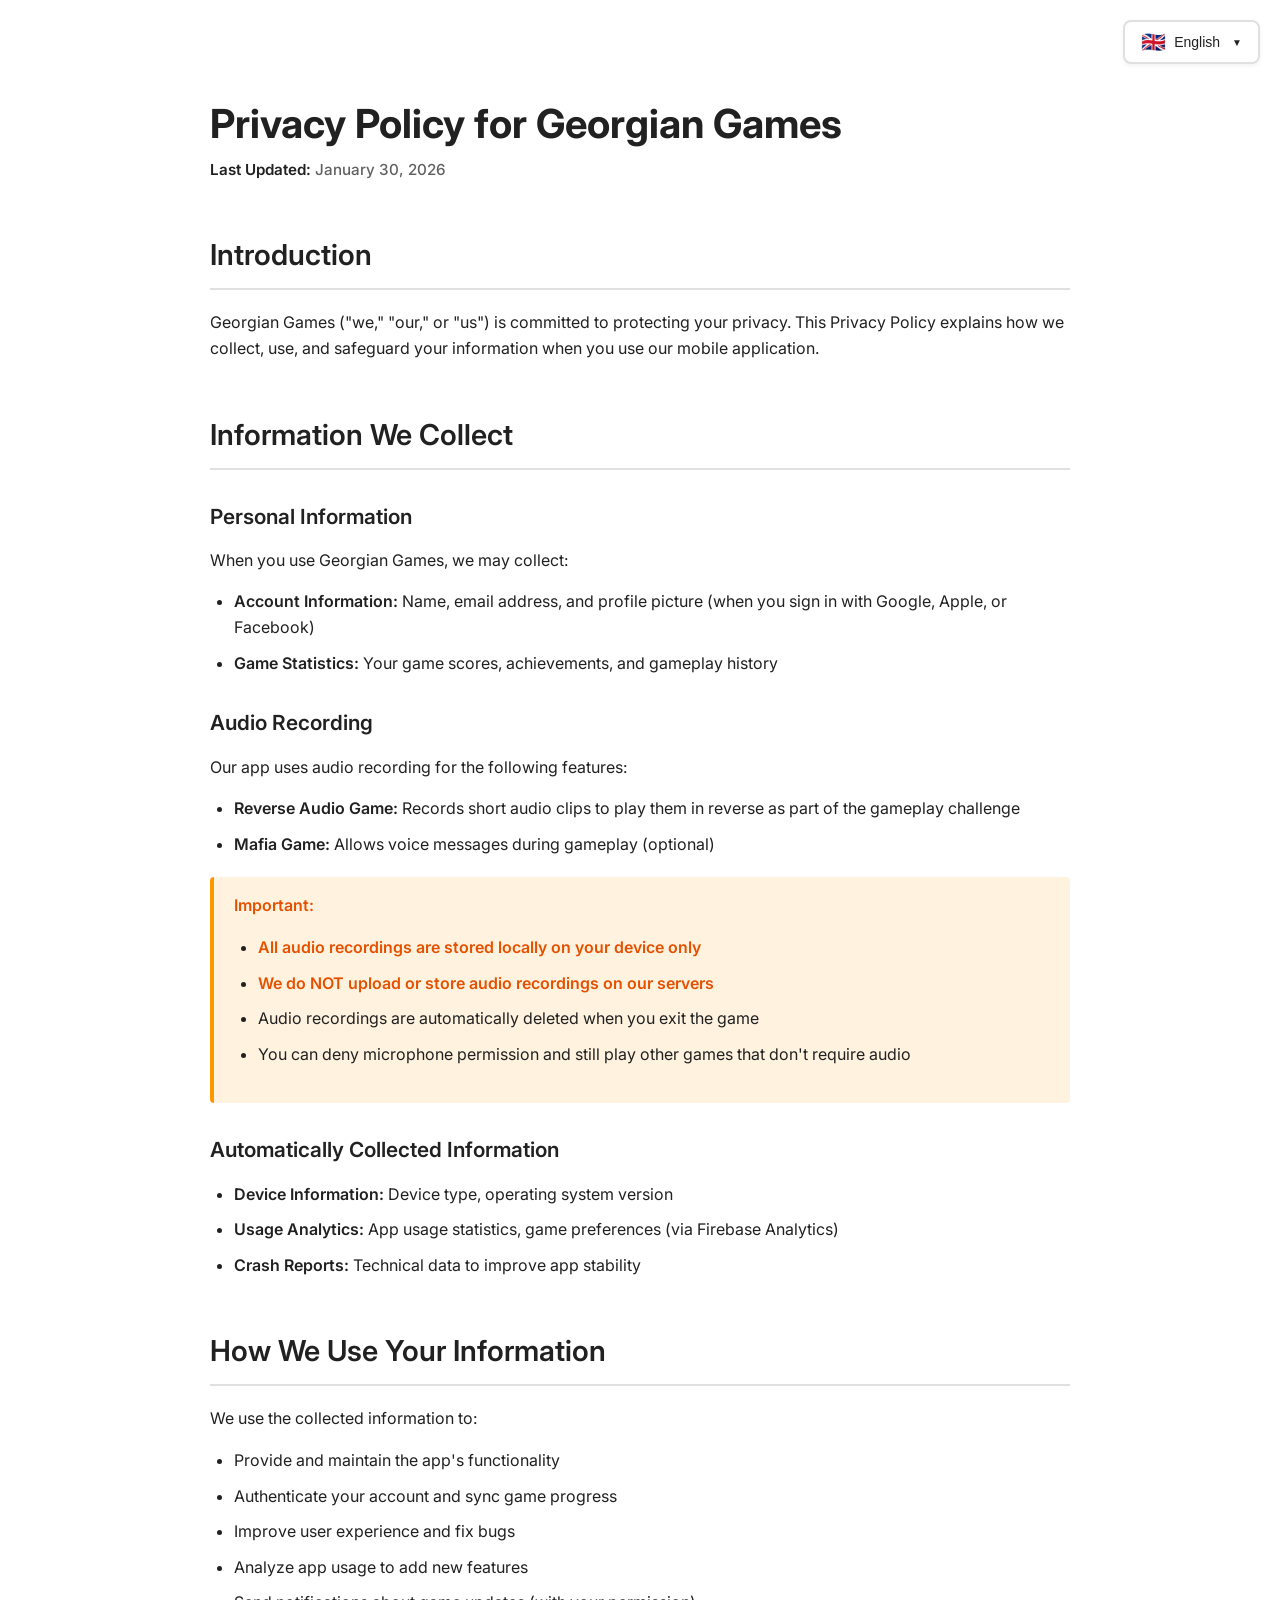
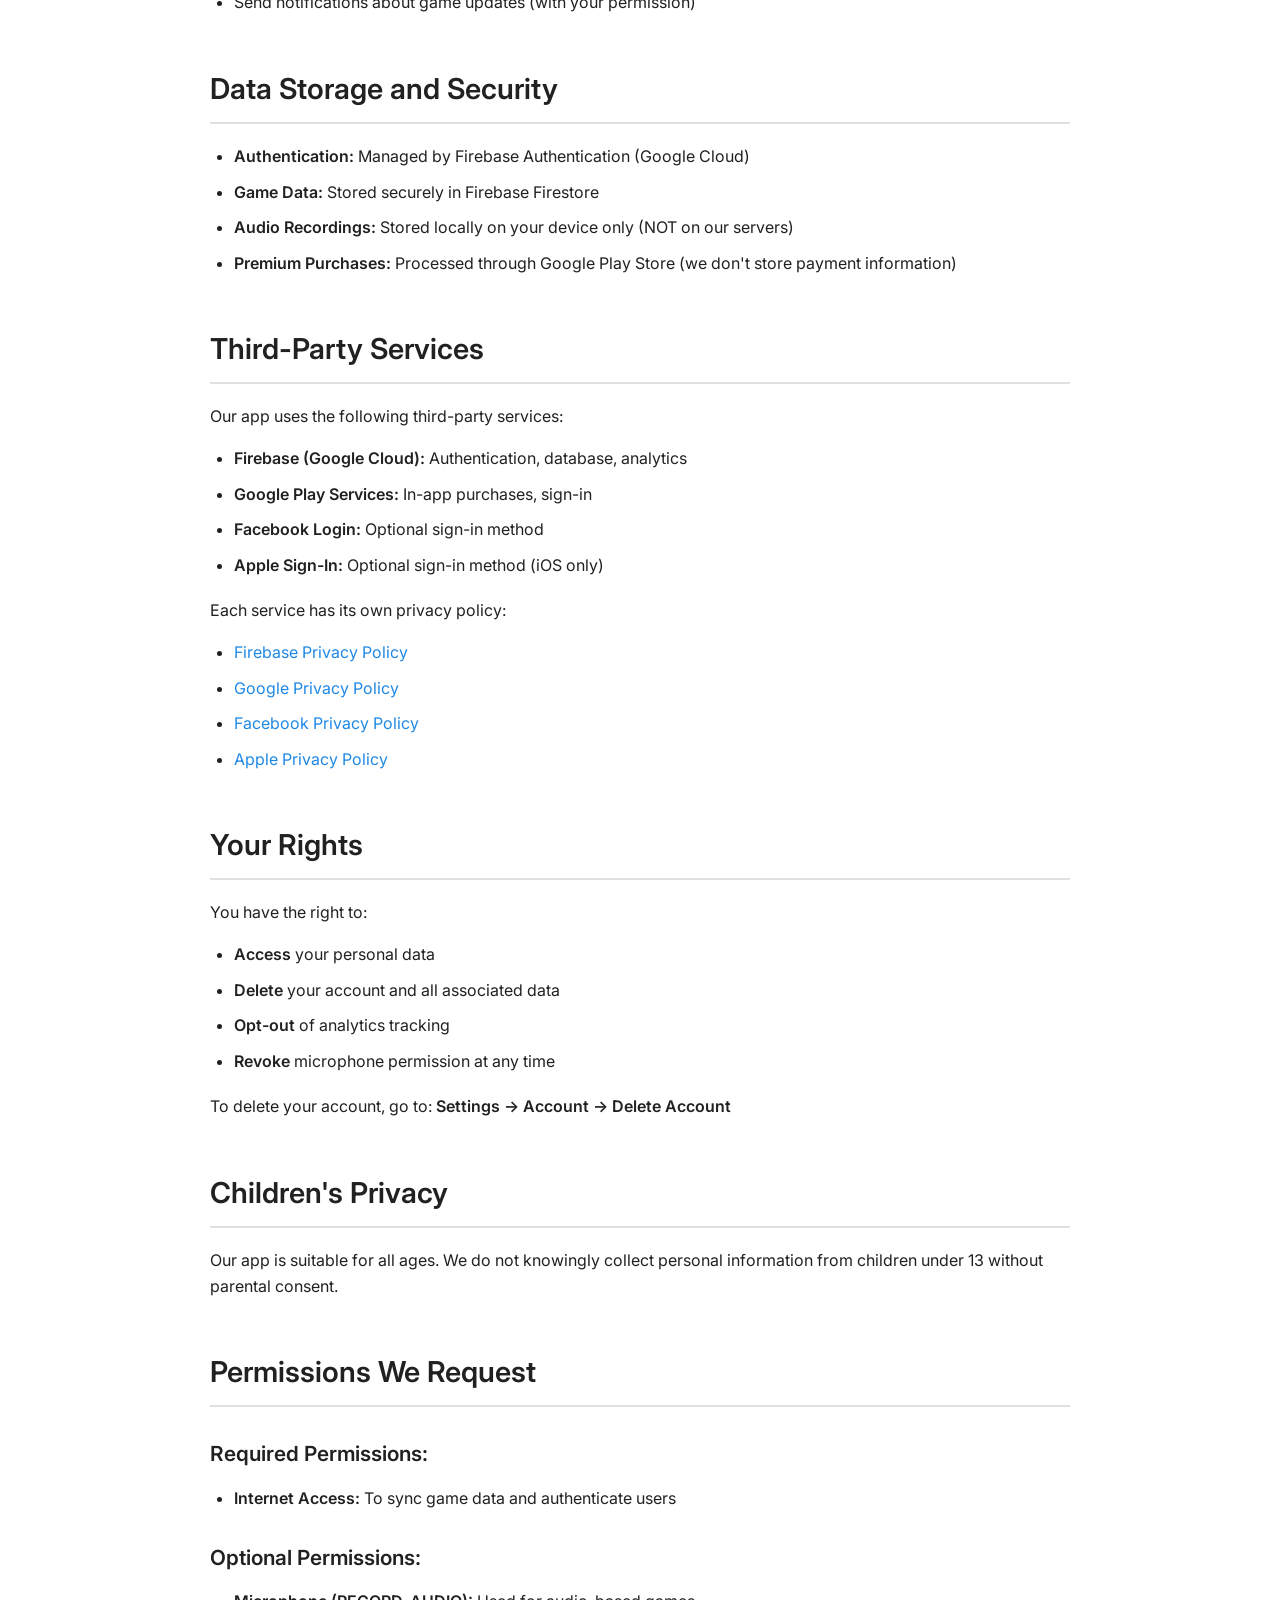
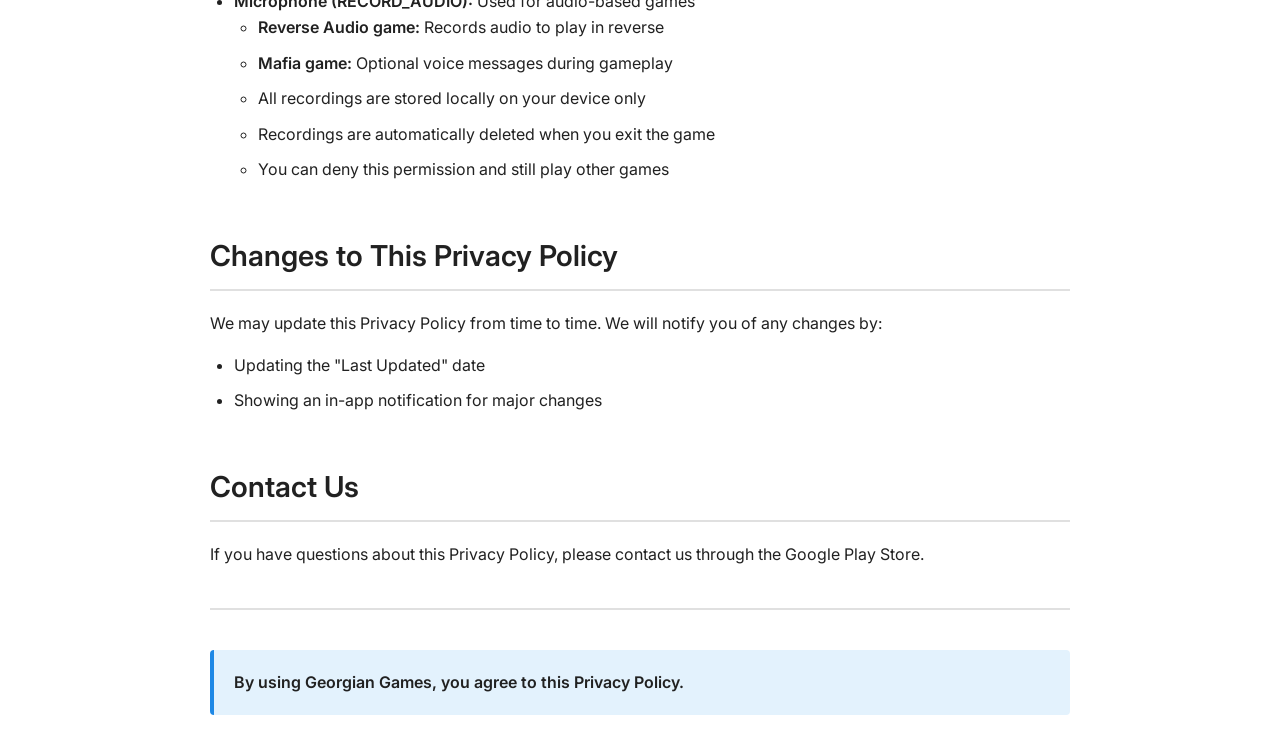
==== index.html @ 1adf4797 "Rename privacy-policy.html to index.html for GitHub Pages" ====
<!DOCTYPE html>
<html lang="en">
<head>
    <meta charset="UTF-8">
    <meta name="viewport" content="width=device-width, initial-scale=1.0">
    <meta name="description" content="Privacy Policy for Georgian Games mobile application. Learn how we collect, use, and protect your information.">
    <meta name="keywords" content="Georgian Games, Privacy Policy, Mobile App, Privacy">
    <meta name="author" content="Georgian Games">
    
    <!-- Open Graph / Facebook -->
    <meta property="og:type" content="website">
    <meta property="og:title" content="Privacy Policy - Georgian Games">
    <meta property="og:description" content="Privacy Policy for Georgian Games mobile application">
    
    <!-- Twitter -->
    <meta name="twitter:card" content="summary">
    <meta name="twitter:title" content="Privacy Policy - Georgian Games">
    <meta name="twitter:description" content="Privacy Policy for Georgian Games mobile application">
    
    <title>Privacy Policy - Georgian Games</title>
    
    <link rel="preconnect" href="https://fonts.googleapis.com">
    <link rel="preconnect" href="https://fonts.gstatic.com" crossorigin>
    <link href="https://fonts.googleapis.com/css2?family=Inter:wght@400;500;600;700&display=swap" rel="stylesheet">
    
    <style>
        * {
            margin: 0;
            padding: 0;
            box-sizing: border-box;
        }
        
        :root {
            --primary-color: #1E88E5;
            --text-color: #212121;
            --text-secondary: #616161;
            --bg-color: #FFFFFF;
            --border-color: #E0E0E0;
            --hover-color: #1976D2;
            --transition: all 0.3s ease;
        }
        
        html {
            scroll-behavior: smooth;
        }
        
        body {
            font-family: 'Inter', -apple-system, BlinkMacSystemFont, 'Segoe UI', Roboto, Oxygen, Ubuntu, Cantarell, sans-serif;
            line-height: 1.6;
            color: var(--text-color);
            background-color: var(--bg-color);
            padding: 0;
            margin: 0;
            font-size: 16px;
        }
        
        .container {
            max-width: 900px;
            margin: 0 auto;
            padding: 20px;
            padding-top: 100px;
        }
        
        /* Language Switcher */
        .language-switcher {
            position: fixed;
            top: 20px;
            right: 20px;
            z-index: 1000;
        }
        
        .language-dropdown {
            position: relative;
            display: inline-block;
        }
        
        .language-button {
            background: var(--bg-color);
            border: 2px solid var(--border-color);
            border-radius: 8px;
            padding: 10px 16px;
            cursor: pointer;
            display: flex;
            align-items: center;
            gap: 8px;
            font-size: 14px;
            font-weight: 500;
            color: var(--text-color);
            transition: var(--transition);
            box-shadow: 0 2px 4px rgba(0,0,0,0.05);
        }
        
        .language-button:hover {
            border-color: var(--primary-color);
            box-shadow: 0 4px 8px rgba(30, 136, 229, 0.1);
        }
        
        .language-button::after {
            content: '▼';
            font-size: 10px;
            margin-left: 4px;
            transition: transform 0.3s ease;
        }
        
        .language-button.active::after {
            transform: rotate(180deg);
        }
        
        .flag {
            font-size: 20px;
            line-height: 1;
        }
        
        .language-menu {
            position: absolute;
            top: calc(100% + 8px);
            right: 0;
            background: var(--bg-color);
            border: 2px solid var(--border-color);
            border-radius: 8px;
            box-shadow: 0 4px 12px rgba(0,0,0,0.1);
            min-width: 180px;
            opacity: 0;
            visibility: hidden;
            transform: translateY(-10px);
            transition: var(--transition);
            overflow: hidden;
        }
        
        .language-menu.active {
            opacity: 1;
            visibility: visible;
            transform: translateY(0);
        }
        
        .language-option {
            padding: 12px 16px;
            cursor: pointer;
            display: flex;
            align-items: center;
            gap: 10px;
            transition: var(--transition);
            border-bottom: 1px solid var(--border-color);
        }
        
        .language-option:last-child {
            border-bottom: none;
        }
        
        .language-option:hover {
            background-color: #F5F5F5;
            color: var(--primary-color);
        }
        
        .language-option.active {
            background-color: #E3F2FD;
            color: var(--primary-color);
            font-weight: 600;
        }
        
        /* Content */
        .content {
            opacity: 1;
            transition: opacity 0.3s ease;
        }
        
        .content.fade-out {
            opacity: 0;
        }
        
        .content.fade-in {
            opacity: 1;
        }
        
        h1 {
            font-size: 2.5em;
            font-weight: 700;
            margin-bottom: 10px;
            color: var(--text-color);
            line-height: 1.2;
        }
        
        .last-updated {
            color: var(--text-secondary);
            font-size: 0.95em;
            margin-bottom: 40px;
            font-weight: 500;
        }
        
        h2 {
            font-size: 1.8em;
            font-weight: 600;
            margin-top: 50px;
            margin-bottom: 20px;
            color: var(--text-color);
            padding-bottom: 10px;
            border-bottom: 2px solid var(--border-color);
        }
        
        h3 {
            font-size: 1.3em;
            font-weight: 600;
            margin-top: 30px;
            margin-bottom: 15px;
            color: var(--text-color);
        }
        
        p {
            margin-bottom: 16px;
            color: var(--text-color);
        }
        
        ul, ol {
            margin-bottom: 20px;
            padding-left: 24px;
        }
        
        li {
            margin-bottom: 10px;
            color: var(--text-color);
        }
        
        strong {
            color: var(--text-color);
            font-weight: 600;
        }
        
        a {
            color: var(--primary-color);
            text-decoration: none;
            transition: var(--transition);
            border-bottom: 1px solid transparent;
        }
        
        a:hover {
            color: var(--hover-color);
            border-bottom-color: var(--hover-color);
        }
        
        .important {
            background-color: #FFF3E0;
            border-left: 4px solid #FF9800;
            padding: 16px 20px;
            margin: 20px 0;
            border-radius: 4px;
        }
        
        .important strong {
            color: #E65100;
        }
        
        hr {
            border: none;
            border-top: 2px solid var(--border-color);
            margin: 40px 0;
        }
        
        .agreement {
            background-color: #E3F2FD;
            border-left: 4px solid var(--primary-color);
            padding: 20px;
            margin-top: 40px;
            border-radius: 4px;
            font-weight: 500;
        }
        
        /* Responsive Design */
        @media (max-width: 768px) {
            .container {
                padding: 15px;
                padding-top: 90px;
            }
            
            .language-switcher {
                top: 15px;
                right: 15px;
            }
            
            .language-button {
                padding: 8px 12px;
                font-size: 13px;
            }
            
            h1 {
                font-size: 2em;
            }
            
            h2 {
                font-size: 1.5em;
                margin-top: 40px;
            }
            
            h3 {
                font-size: 1.2em;
            }
            
            body {
                font-size: 15px;
            }
        }
        
        @media (max-width: 480px) {
            .container {
                padding: 12px;
                padding-top: 85px;
            }
            
            h1 {
                font-size: 1.75em;
            }
            
            h2 {
                font-size: 1.3em;
            }
            
            .language-button span:not(.flag) {
                display: none;
            }
            
            .language-menu {
                min-width: 150px;
            }
        }
        
        /* Accessibility */
        .sr-only {
            position: absolute;
            width: 1px;
            height: 1px;
            padding: 0;
            margin: -1px;
            overflow: hidden;
            clip: rect(0, 0, 0, 0);
            white-space: nowrap;
            border-width: 0;
        }
        
        /* Print Styles */
        @media print {
            .language-switcher {
                display: none;
            }
            
            .container {
                padding-top: 20px;
            }
        }
    </style>
</head>
<body>
    <!-- Language Switcher -->
    <div class="language-switcher">
        <div class="language-dropdown">
            <button class="language-button" id="languageButton" aria-label="Select language" aria-haspopup="true" aria-expanded="false">
                <span class="flag" id="currentFlag">🇬🇧</span>
                <span id="currentLanguage">English</span>
            </button>
            <div class="language-menu" id="languageMenu" role="menu">
                <div class="language-option active" data-lang="en" role="menuitem" tabindex="0">
                    <span class="flag">🇬🇧</span>
                    <span>English</span>
                </div>
                <div class="language-option" data-lang="ka" role="menuitem" tabindex="0">
                    <span class="flag">🇬🇪</span>
                    <span>ქართული</span>
                </div>
                <div class="language-option" data-lang="ru" role="menuitem" tabindex="0">
                    <span class="flag">🇷🇺</span>
                    <span>Русский</span>
                </div>
            </div>
        </div>
    </div>
    
    <!-- Content Container -->
    <div class="container">
        <div class="content" id="content">
            <!-- English Content (Default) -->
            <div data-lang="en">
                <h1>Privacy Policy for Georgian Games</h1>
                <p class="last-updated"><strong>Last Updated:</strong> January 30, 2026</p>
                
                <h2>Introduction</h2>
                <p>Georgian Games ("we," "our," or "us") is committed to protecting your privacy. This Privacy Policy explains how we collect, use, and safeguard your information when you use our mobile application.</p>
                
                <h2>Information We Collect</h2>
                
                <h3>Personal Information</h3>
                <p>When you use Georgian Games, we may collect:</p>
                <ul>
                    <li><strong>Account Information:</strong> Name, email address, and profile picture (when you sign in with Google, Apple, or Facebook)</li>
                    <li><strong>Game Statistics:</strong> Your game scores, achievements, and gameplay history</li>
                </ul>
                
                <h3>Audio Recording</h3>
                <p>Our app uses audio recording for the following features:</p>
                <ul>
                    <li><strong>Reverse Audio Game:</strong> Records short audio clips to play them in reverse as part of the gameplay challenge</li>
                    <li><strong>Mafia Game:</strong> Allows voice messages during gameplay (optional)</li>
                </ul>
                
                <div class="important">
                    <p><strong>Important:</strong></p>
                    <ul>
                        <li><strong>All audio recordings are stored locally on your device only</strong></li>
                        <li><strong>We do NOT upload or store audio recordings on our servers</strong></li>
                        <li>Audio recordings are automatically deleted when you exit the game</li>
                        <li>You can deny microphone permission and still play other games that don't require audio</li>
                    </ul>
                </div>
                
                <h3>Automatically Collected Information</h3>
                <ul>
                    <li><strong>Device Information:</strong> Device type, operating system version</li>
                    <li><strong>Usage Analytics:</strong> App usage statistics, game preferences (via Firebase Analytics)</li>
                    <li><strong>Crash Reports:</strong> Technical data to improve app stability</li>
                </ul>
                
                <h2>How We Use Your Information</h2>
                <p>We use the collected information to:</p>
                <ul>
                    <li>Provide and maintain the app's functionality</li>
                    <li>Authenticate your account and sync game progress</li>
                    <li>Improve user experience and fix bugs</li>
                    <li>Analyze app usage to add new features</li>
                    <li>Send notifications about game updates (with your permission)</li>
                </ul>
                
                <h2>Data Storage and Security</h2>
                <ul>
                    <li><strong>Authentication:</strong> Managed by Firebase Authentication (Google Cloud)</li>
                    <li><strong>Game Data:</strong> Stored securely in Firebase Firestore</li>
                    <li><strong>Audio Recordings:</strong> Stored locally on your device only (NOT on our servers)</li>
                    <li><strong>Premium Purchases:</strong> Processed through Google Play Store (we don't store payment information)</li>
                </ul>
                
                <h2>Third-Party Services</h2>
                <p>Our app uses the following third-party services:</p>
                <ul>
                    <li><strong>Firebase (Google Cloud):</strong> Authentication, database, analytics</li>
                    <li><strong>Google Play Services:</strong> In-app purchases, sign-in</li>
                    <li><strong>Facebook Login:</strong> Optional sign-in method</li>
                    <li><strong>Apple Sign-In:</strong> Optional sign-in method (iOS only)</li>
                </ul>
                <p>Each service has its own privacy policy:</p>
                <ul>
                    <li><a href="https://firebase.google.com/support/privacy" target="_blank" rel="noopener noreferrer">Firebase Privacy Policy</a></li>
                    <li><a href="https://policies.google.com/privacy" target="_blank" rel="noopener noreferrer">Google Privacy Policy</a></li>
                    <li><a href="https://www.facebook.com/privacy/explanation" target="_blank" rel="noopener noreferrer">Facebook Privacy Policy</a></li>
                    <li><a href="https://www.apple.com/privacy/" target="_blank" rel="noopener noreferrer">Apple Privacy Policy</a></li>
                </ul>
                
                <h2>Your Rights</h2>
                <p>You have the right to:</p>
                <ul>
                    <li><strong>Access</strong> your personal data</li>
                    <li><strong>Delete</strong> your account and all associated data</li>
                    <li><strong>Opt-out</strong> of analytics tracking</li>
                    <li><strong>Revoke</strong> microphone permission at any time</li>
                </ul>
                <p>To delete your account, go to: <strong>Settings → Account → Delete Account</strong></p>
                
                <h2>Children's Privacy</h2>
                <p>Our app is suitable for all ages. We do not knowingly collect personal information from children under 13 without parental consent.</p>
                
                <h2>Permissions We Request</h2>
                
                <h3>Required Permissions:</h3>
                <ul>
                    <li><strong>Internet Access:</strong> To sync game data and authenticate users</li>
                </ul>
                
                <h3>Optional Permissions:</h3>
                <ul>
                    <li><strong>Microphone (RECORD_AUDIO):</strong> Used for audio-based games
                        <ul>
                            <li><strong>Reverse Audio game:</strong> Records audio to play in reverse</li>
                            <li><strong>Mafia game:</strong> Optional voice messages during gameplay</li>
                            <li>All recordings are stored locally on your device only</li>
                            <li>Recordings are automatically deleted when you exit the game</li>
                            <li>You can deny this permission and still play other games</li>
                        </ul>
                    </li>
                </ul>
                
                <h2>Changes to This Privacy Policy</h2>
                <p>We may update this Privacy Policy from time to time. We will notify you of any changes by:</p>
                <ul>
                    <li>Updating the "Last Updated" date</li>
                    <li>Showing an in-app notification for major changes</li>
                </ul>
                
                <h2>Contact Us</h2>
                <p>If you have questions about this Privacy Policy, please contact us through the Google Play Store.</p>
                
                <hr>
                
                <p class="agreement"><strong>By using Georgian Games, you agree to this Privacy Policy.</strong></p>
            </div>
            
            <!-- Georgian Content -->
            <div data-lang="ka" style="display: none;">
                <h1>კონფიდენციალურობის პოლიტიკა - Georgian Games</h1>
                <p class="last-updated"><strong>ბოლო განახლება:</strong> 30 იანვარი, 2026</p>
                
                <h2>შესავალი</h2>
                <p>Georgian Games ("ჩვენ") ვალდებულნი ვართ დავიცვათ თქვენი კონფიდენციალურობა. ეს პოლიტიკა განმარტავს როგორ ვაგროვებთ, ვიყენებთ და ვიცავთ თქვენს ინფორმაციას.</p>
                
                <h2>რა ინფორმაციას ვაგროვებთ</h2>
                
                <h3>პერსონალური ინფორმაცია</h3>
                <ul>
                    <li><strong>ანგარიშის ინფორმაცია:</strong> სახელი, ელფოსტა, პროფილის სურათი (Google, Apple, ან Facebook-ით შესვლისას)</li>
                    <li><strong>თამაშის სტატისტიკა:</strong> ქულები, მიღწევები, თამაშის ისტორია</li>
                </ul>
                
                <h3>აუდიო ჩაწერა</h3>
                <p>აპლიკაცია იყენებს აუდიო ჩაწერას შემდეგი თამაშებისთვის:</p>
                <ul>
                    <li><strong>Reverse Audio თამაში:</strong> აწერს აუდიოს უკუღმა დასაკრავად</li>
                    <li><strong>მაფიის თამაში:</strong> ხმოვანი შეტყობინებები თამაშის დროს (არასავალდებულო)</li>
                </ul>
                
                <div class="important">
                    <p><strong>მნიშვნელოვანი:</strong></p>
                    <ul>
                        <li><strong>ყველა ჩანაწერი ინახება მხოლოდ თქვენს მოწყობილობაზე</strong></li>
                        <li><strong>არ ვტვირთავთ ჩანაწერებს სერვერზე</strong></li>
                        <li>ჩანაწერები ავტომატურად იშლება თამაშის დასრულების შემდეგ</li>
                        <li>შეგიძლიათ უარი თქვათ მიკროფონზე და თამაშოთ სხვა თამაშები</li>
                    </ul>
                </div>
                
                <h3>ავტომატურად შეგროვებული ინფორმაცია</h3>
                <ul>
                    <li><strong>მოწყობილობის ინფორმაცია:</strong> ტიპი, ოპერაციული სისტემის ვერსია</li>
                    <li><strong>გამოყენების ანალიტიკა:</strong> აპლიკაციის გამოყენების სტატისტიკა</li>
                    <li><strong>შეცდომების რეპორტები:</strong> ტექნიკური მონაცემები სტაბილურობის გასაუმჯობესებლად</li>
                </ul>
                
                <h2>როგორ ვიყენებთ ინფორმაციას</h2>
                <p>ინფორმაციას ვიყენებთ:</p>
                <ul>
                    <li>აპლიკაციის ფუნქციონირებისთვის</li>
                    <li>ანგარიშის ავთენტიფიკაციისა და პროგრესის სინქრონიზაციისთვის</li>
                    <li>მომხმარებლის გამოცდილების გაუმჯობესებისთვის</li>
                    <li>ახალი ფუნქციების დამატებისთვის</li>
                    <li>შეტყობინებების გასაგზავნად (თქვენი ნებართვით)</li>
                </ul>
                
                <h2>მონაცემთა შენახვა და უსაფრთხოება</h2>
                <ul>
                    <li><strong>ავთენტიფიკაცია:</strong> Firebase Authentication (Google Cloud)</li>
                    <li><strong>თამაშის მონაცემები:</strong> Firebase Firestore</li>
                    <li><strong>აუდიო ჩანაწერები:</strong> მხოლოდ თქვენს მოწყობილობაზე</li>
                    <li><strong>პრემიუმ შესყიდვები:</strong> Google Play Store-ის მეშვეობით</li>
                </ul>
                
                <h2>მესამე მხარის სერვისები</h2>
                <p>აპლიკაცია იყენებს:</p>
                <ul>
                    <li><strong>Firebase (Google Cloud):</strong> ავთენტიფიკაცია, მონაცემთა ბაზა, ანალიტიკა</li>
                    <li><strong>Google Play Services:</strong> შესყიდვები, შესვლა</li>
                    <li><strong>Facebook Login:</strong> შესვლის ოფცია</li>
                    <li><strong>Apple Sign-In:</strong> შესვლის ოფცია (iOS)</li>
                </ul>
                <p>თითოეულ სერვისს აქვს საკუთარი კონფიდენციალურობის პოლიტიკა:</p>
                <ul>
                    <li><a href="https://firebase.google.com/support/privacy" target="_blank" rel="noopener noreferrer">Firebase Privacy Policy</a></li>
                    <li><a href="https://policies.google.com/privacy" target="_blank" rel="noopener noreferrer">Google Privacy Policy</a></li>
                    <li><a href="https://www.facebook.com/privacy/explanation" target="_blank" rel="noopener noreferrer">Facebook Privacy Policy</a></li>
                    <li><a href="https://www.apple.com/privacy/" target="_blank" rel="noopener noreferrer">Apple Privacy Policy</a></li>
                </ul>
                
                <h2>თქვენი უფლებები</h2>
                <p>თქვენ გაქვთ უფლება:</p>
                <ul>
                    <li><strong>წვდომა</strong> თქვენს მონაცემებზე</li>
                    <li><strong>წაშლა</strong> ანგარიშისა და ყველა მონაცემის</li>
                    <li><strong>გამორთვა</strong> ანალიტიკის თვალყურის დევნება</li>
                    <li><strong>გაუქმება</strong> მიკროფონის ნებართვა ნებისმიერ დროს</li>
                </ul>
                <p>ანგარიშის წასაშლელად: <strong>პარამეტრები → ანგარიში → ანგარიშის წაშლა</strong></p>
                
                <h2>ბავშვების კონფიდენციალურობა</h2>
                <p>აპლიკაცია შესაფერისია ყველა ასაკისთვის. ჩვენ არ ვაგროვებთ 13 წლამდე ბავშვების მონაცემებს მშობლების თანხმობის გარეშე.</p>
                
                <h2>ნებართვები</h2>
                
                <h3>სავალდებულო:</h3>
                <ul>
                    <li><strong>ინტერნეტ წვდომა:</strong> მონაცემების სინქრონიზაციისთვის</li>
                </ul>
                
                <h3>არასავალდებულო:</h3>
                <ul>
                    <li><strong>მიკროფონი (RECORD_AUDIO):</strong> აუდიო თამაშებისთვის
                        <ul>
                            <li><strong>Reverse Audio:</strong> აუდიოს უკუღმა დაკრა</li>
                            <li><strong>მაფია:</strong> ხმოვანი შეტყობინებები</li>
                            <li>ჩანაწერები ინახება მხოლოდ თქვენს მოწყობილობაზე</li>
                            <li>ავტომატურად იშლება თამაშის შემდეგ</li>
                        </ul>
                    </li>
                </ul>
                
                <h2>ცვლილებები</h2>
                <p>შეიძლება დროდადრო განვაახლოთ ეს პოლიტიკა. ვაცნობებთ ცვლილებების შესახებ:</p>
                <ul>
                    <li>"ბოლო განახლების" თარიღის შეცვლით</li>
                    <li>აპლიკაციაში შეტყობინებით (მნიშვნელოვანი ცვლილებების შემთხვევაში)</li>
                </ul>
                
                <h2>დაგვიკავშირდით</h2>
                <p>კითხვების შემთხვევაში მოგვწერეთ Google Play Store-ის მეშვეობით.</p>
                
                <hr>
                
                <p class="agreement"><strong>Georgian Games-ის გამოყენებით თქვენ ეთანხმებით ამ კონფიდენციალურობის პოლიტიკას.</strong></p>
            </div>
            
            <!-- Russian Content -->
            <div data-lang="ru" style="display: none;">
                <h1>Политика конфиденциальности - Georgian Games</h1>
                <p class="last-updated"><strong>Последнее обновление:</strong> 30 января 2026</p>
                
                <h2>Введение</h2>
                <p>Georgian Games ("мы") обязуется защищать вашу конфиденциальность. Эта Политика конфиденциальности объясняет, как мы собираем, используем и защищаем вашу информацию.</p>
                
                <h2>Какую информацию мы собираем</h2>
                
                <h3>Личная информация</h3>
                <ul>
                    <li><strong>Информация аккаунта:</strong> Имя, адрес электронной почты, фото профиля (при входе через Google, Apple или Facebook)</li>
                    <li><strong>Игровая статистика:</strong> Ваши очки, достижения, история игр</li>
                </ul>
                
                <h3>Запись аудио</h3>
                <p>Приложение использует запись аудио для следующих функций:</p>
                <ul>
                    <li><strong>Игра Reverse Audio:</strong> Записывает короткие аудиоклипы для воспроизведения в обратном порядке</li>
                    <li><strong>Игра Мафия:</strong> Голосовые сообщения во время игры (опционально)</li>
                </ul>
                
                <div class="important">
                    <p><strong>Важно:</strong></p>
                    <ul>
                        <li><strong>Все аудиозаписи хранятся только на вашем устройстве</strong></li>
                        <li><strong>Мы НЕ загружаем записи на наши серверы</strong></li>
                        <li>Записи автоматически удаляются после выхода из игры</li>
                        <li>Вы можете отказать в доступе к микрофону и играть в другие игры</li>
                    </ul>
                </div>
                
                <h3>Автоматически собираемая информация</h3>
                <ul>
                    <li><strong>Информация об устройстве:</strong> Тип устройства, версия операционной системы</li>
                    <li><strong>Аналитика использования:</strong> Статистика использования приложения</li>
                    <li><strong>Отчеты об ошибках:</strong> Технические данные для улучшения стабильности</li>
                </ul>
                
                <h2>Как мы используем информацию</h2>
                <p>Мы используем информацию для:</p>
                <ul>
                    <li>Обеспечения функциональности приложения</li>
                    <li>Аутентификации аккаунта и синхронизации прогресса</li>
                    <li>Улучшения пользовательского опыта</li>
                    <li>Анализа использования для добавления новых функций</li>
                    <li>Отправки уведомлений об обновлениях (с вашего разрешения)</li>
                </ul>
                
                <h2>Хранение и безопасность данных</h2>
                <ul>
                    <li><strong>Аутентификация:</strong> Firebase Authentication (Google Cloud)</li>
                    <li><strong>Игровые данные:</strong> Firebase Firestore</li>
                    <li><strong>Аудиозаписи:</strong> Только на вашем устройстве</li>
                    <li><strong>Премиум покупки:</strong> Через Google Play Store</li>
                </ul>
                
                <h2>Сторонние сервисы</h2>
                <p>Приложение использует:</p>
                <ul>
                    <li><strong>Firebase (Google Cloud):</strong> Аутентификация, база данных, аналитика</li>
                    <li><strong>Google Play Services:</strong> Покупки, вход</li>
                    <li><strong>Facebook Login:</strong> Опциональный метод входа</li>
                    <li><strong>Apple Sign-In:</strong> Опциональный метод входа (iOS)</li>
                </ul>
                <p>Каждый сервис имеет свою политику конфиденциальности:</p>
                <ul>
                    <li><a href="https://firebase.google.com/support/privacy" target="_blank" rel="noopener noreferrer">Firebase Privacy Policy</a></li>
                    <li><a href="https://policies.google.com/privacy" target="_blank" rel="noopener noreferrer">Google Privacy Policy</a></li>
                    <li><a href="https://www.facebook.com/privacy/explanation" target="_blank" rel="noopener noreferrer">Facebook Privacy Policy</a></li>
                    <li><a href="https://www.apple.com/privacy/" target="_blank" rel="noopener noreferrer">Apple Privacy Policy</a></li>
                </ul>
                
                <h2>Ваши права</h2>
                <p>Вы имеете право:</p>
                <ul>
                    <li><strong>Получить доступ</strong> к своим данным</li>
                    <li><strong>Удалить</strong> аккаунт и все связанные данные</li>
                    <li><strong>Отключить</strong> отслеживание аналитики</li>
                    <li><strong>Отозвать</strong> разрешение микрофона в любое время</li>
                </ul>
                <p>Чтобы удалить аккаунт: <strong>Настройки → Аккаунт → Удалить аккаунт</strong></p>
                
                <h2>Конфиденциальность детей</h2>
                <p>Приложение подходит для всех возрастов. Мы не собираем личную информацию детей до 13 лет без согласия родителей.</p>
                
                <h2>Разрешения</h2>
                
                <h3>Обязательные:</h3>
                <ul>
                    <li><strong>Доступ к интернету:</strong> Для синхронизации данных</li>
                </ul>
                
                <h3>Опциональные:</h3>
                <ul>
                    <li><strong>Микрофон (RECORD_AUDIO):</strong> Для аудио-игр
                        <ul>
                            <li><strong>Reverse Audio:</strong> Запись аудио для воспроизведения в обратном порядке</li>
                            <li><strong>Мафия:</strong> Голосовые сообщения</li>
                            <li>Записи хранятся только на вашем устройстве</li>
                            <li>Автоматически удаляются после игры</li>
                        </ul>
                    </li>
                </ul>
                
                <h2>Изменения</h2>
                <p>Мы можем периодически обновлять эту Политику. Мы уведомим вас об изменениях:</p>
                <ul>
                    <li>Обновлением даты "Последнее обновление"</li>
                    <li>Уведомлением в приложении (для важных изменений)</li>
                </ul>
                
                <h2>Свяжитесь с нами</h2>
                <p>Если у вас есть вопросы, свяжитесь с нами через Google Play Store.</p>
                
                <hr>
                
                <p class="agreement"><strong>Используя Georgian Games, вы соглашаетесь с этой Политикой конфиденциальности.</strong></p>
            </div>
        </div>
    </div>
    
    <script>
        // Language data
        const languages = {
            en: {
                flag: '🇬🇧',
                name: 'English'
            },
            ka: {
                flag: '🇬🇪',
                name: 'ქართული'
            },
            ru: {
                flag: '🇷🇺',
                name: 'Русский'
            }
        };
        
        // Get elements
        const languageButton = document.getElementById('languageButton');
        const languageMenu = document.getElementById('languageMenu');
        const currentFlag = document.getElementById('currentFlag');
        const currentLanguage = document.getElementById('currentLanguage');
        const content = document.getElementById('content');
        const languageOptions = document.querySelectorAll('.language-option');
        const contentDivs = document.querySelectorAll('[data-lang]');
        
        // Get saved language or default to English
        let currentLang = localStorage.getItem('privacyPolicyLang') || 'en';
        
        // Initialize language
        function setLanguage(lang) {
            // Update button
            currentFlag.textContent = languages[lang].flag;
            currentLanguage.textContent = languages[lang].name;
            
            // Update content visibility
            contentDivs.forEach(div => {
                if (div.getAttribute('data-lang') === lang) {
                    div.style.display = 'block';
                } else {
                    div.style.display = 'none';
                }
            });
            
            // Update active state in menu
            languageOptions.forEach(option => {
                if (option.getAttribute('data-lang') === lang) {
                    option.classList.add('active');
                } else {
                    option.classList.remove('active');
                }
            });
            
            // Update HTML lang attribute
            document.documentElement.lang = lang;
            
            // Save to localStorage
            localStorage.setItem('privacyPolicyLang', lang);
            
            // Update meta description based on language
            const metaDescription = document.querySelector('meta[name="description"]');
            if (metaDescription) {
                if (lang === 'ka') {
                    metaDescription.content = 'კონფიდენციალურობის პოლიტიკა Georgian Games მობილური აპლიკაციისთვის.';
                } else if (lang === 'ru') {
                    metaDescription.content = 'Политика конфиденциальности для мобильного приложения Georgian Games.';
                } else {
                    metaDescription.content = 'Privacy Policy for Georgian Games mobile application. Learn how we collect, use, and protect your information.';
                }
            }
        }
        
        // Toggle menu
        languageButton.addEventListener('click', (e) => {
            e.stopPropagation();
            languageMenu.classList.toggle('active');
            languageButton.classList.toggle('active');
            languageButton.setAttribute('aria-expanded', languageMenu.classList.contains('active'));
        });
        
        // Close menu when clicking outside
        document.addEventListener('click', (e) => {
            if (!languageButton.contains(e.target) && !languageMenu.contains(e.target)) {
                languageMenu.classList.remove('active');
                languageButton.classList.remove('active');
                languageButton.setAttribute('aria-expanded', 'false');
            }
        });
        
        // Handle language selection
        languageOptions.forEach(option => {
            option.addEventListener('click', () => {
                const lang = option.getAttribute('data-lang');
                setLanguage(lang);
                languageMenu.classList.remove('active');
                languageButton.classList.remove('active');
                languageButton.setAttribute('aria-expanded', 'false');
                
                // Smooth scroll to top
                window.scrollTo({
                    top: 0,
                    behavior: 'smooth'
                });
            });
            
            // Keyboard navigation
            option.addEventListener('keydown', (e) => {
                if (e.key === 'Enter' || e.key === ' ') {
                    e.preventDefault();
                    option.click();
                }
            });
        });
        
        // Initialize on page load
        setLanguage(currentLang);
        
        // Keyboard accessibility for language button
        languageButton.addEventListener('keydown', (e) => {
            if (e.key === 'Enter' || e.key === ' ') {
                e.preventDefault();
                languageButton.click();
            }
        });
    </script>
</body>
</html>
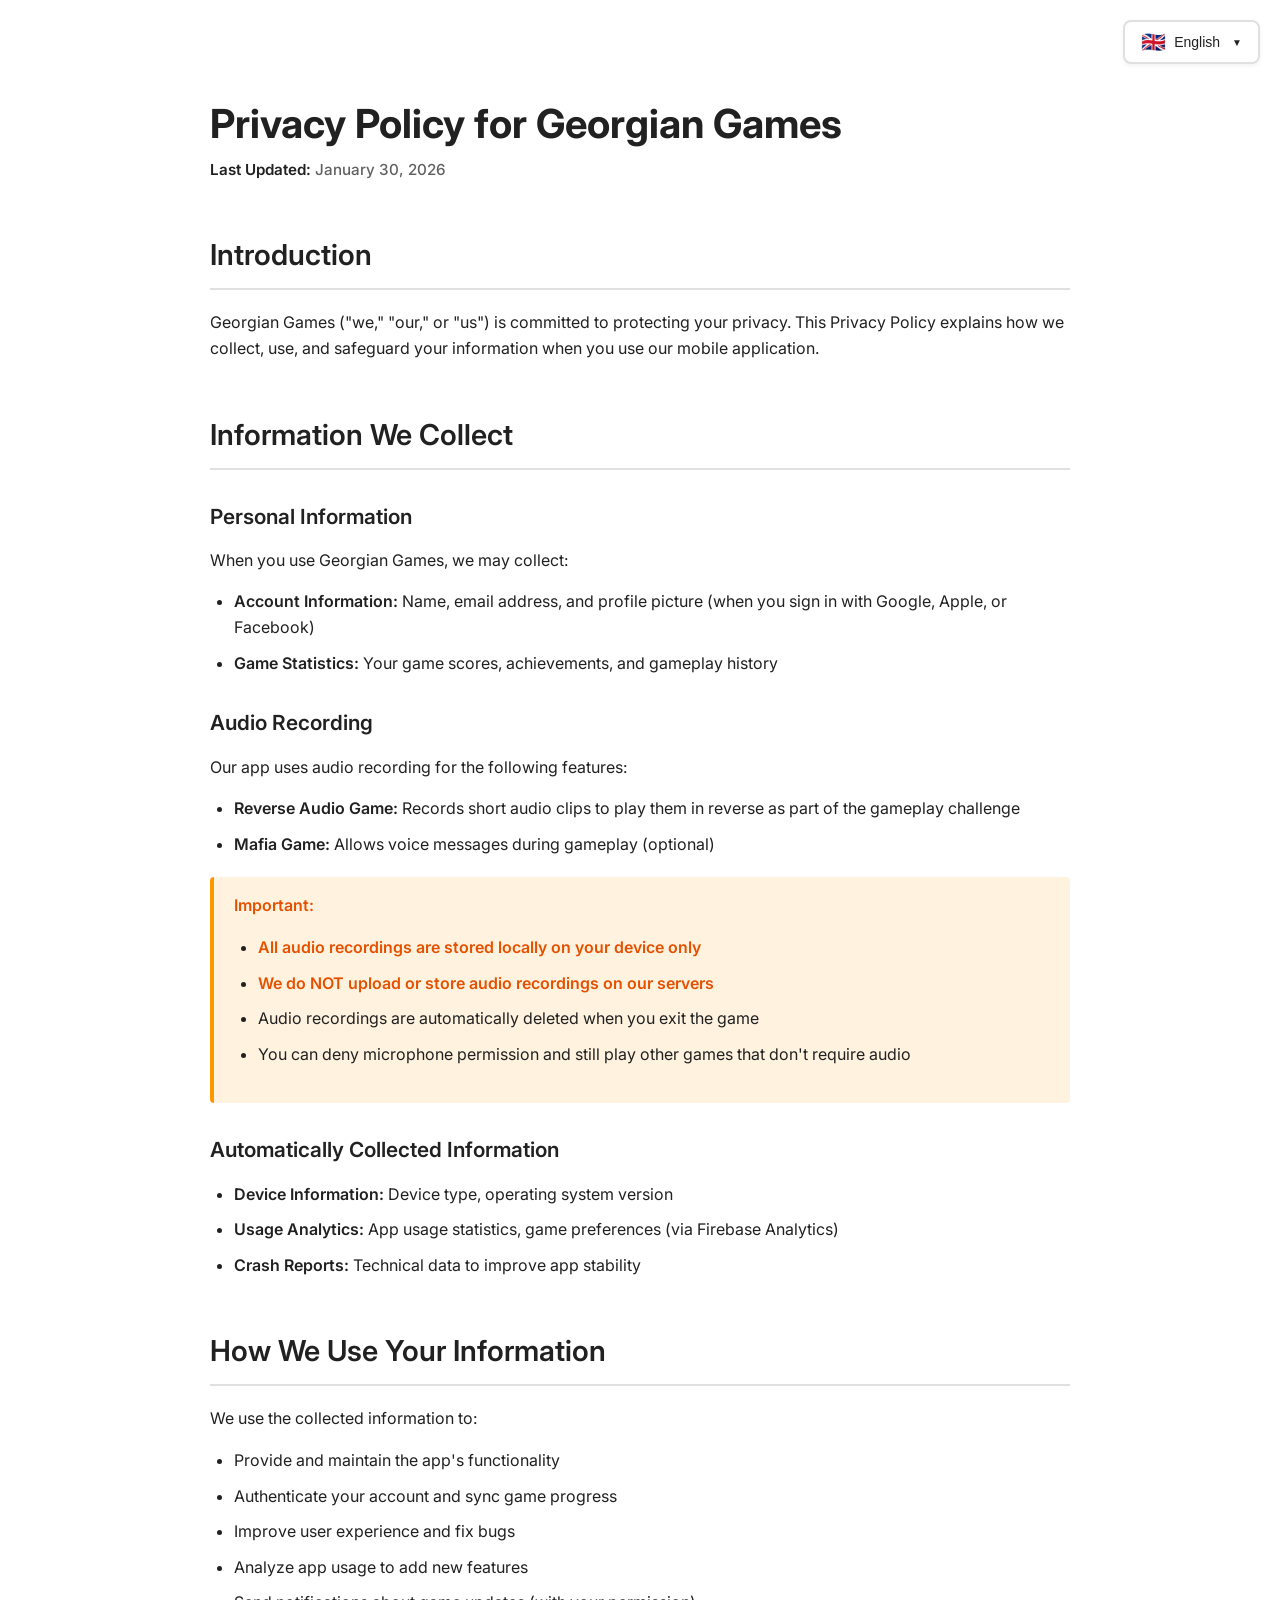
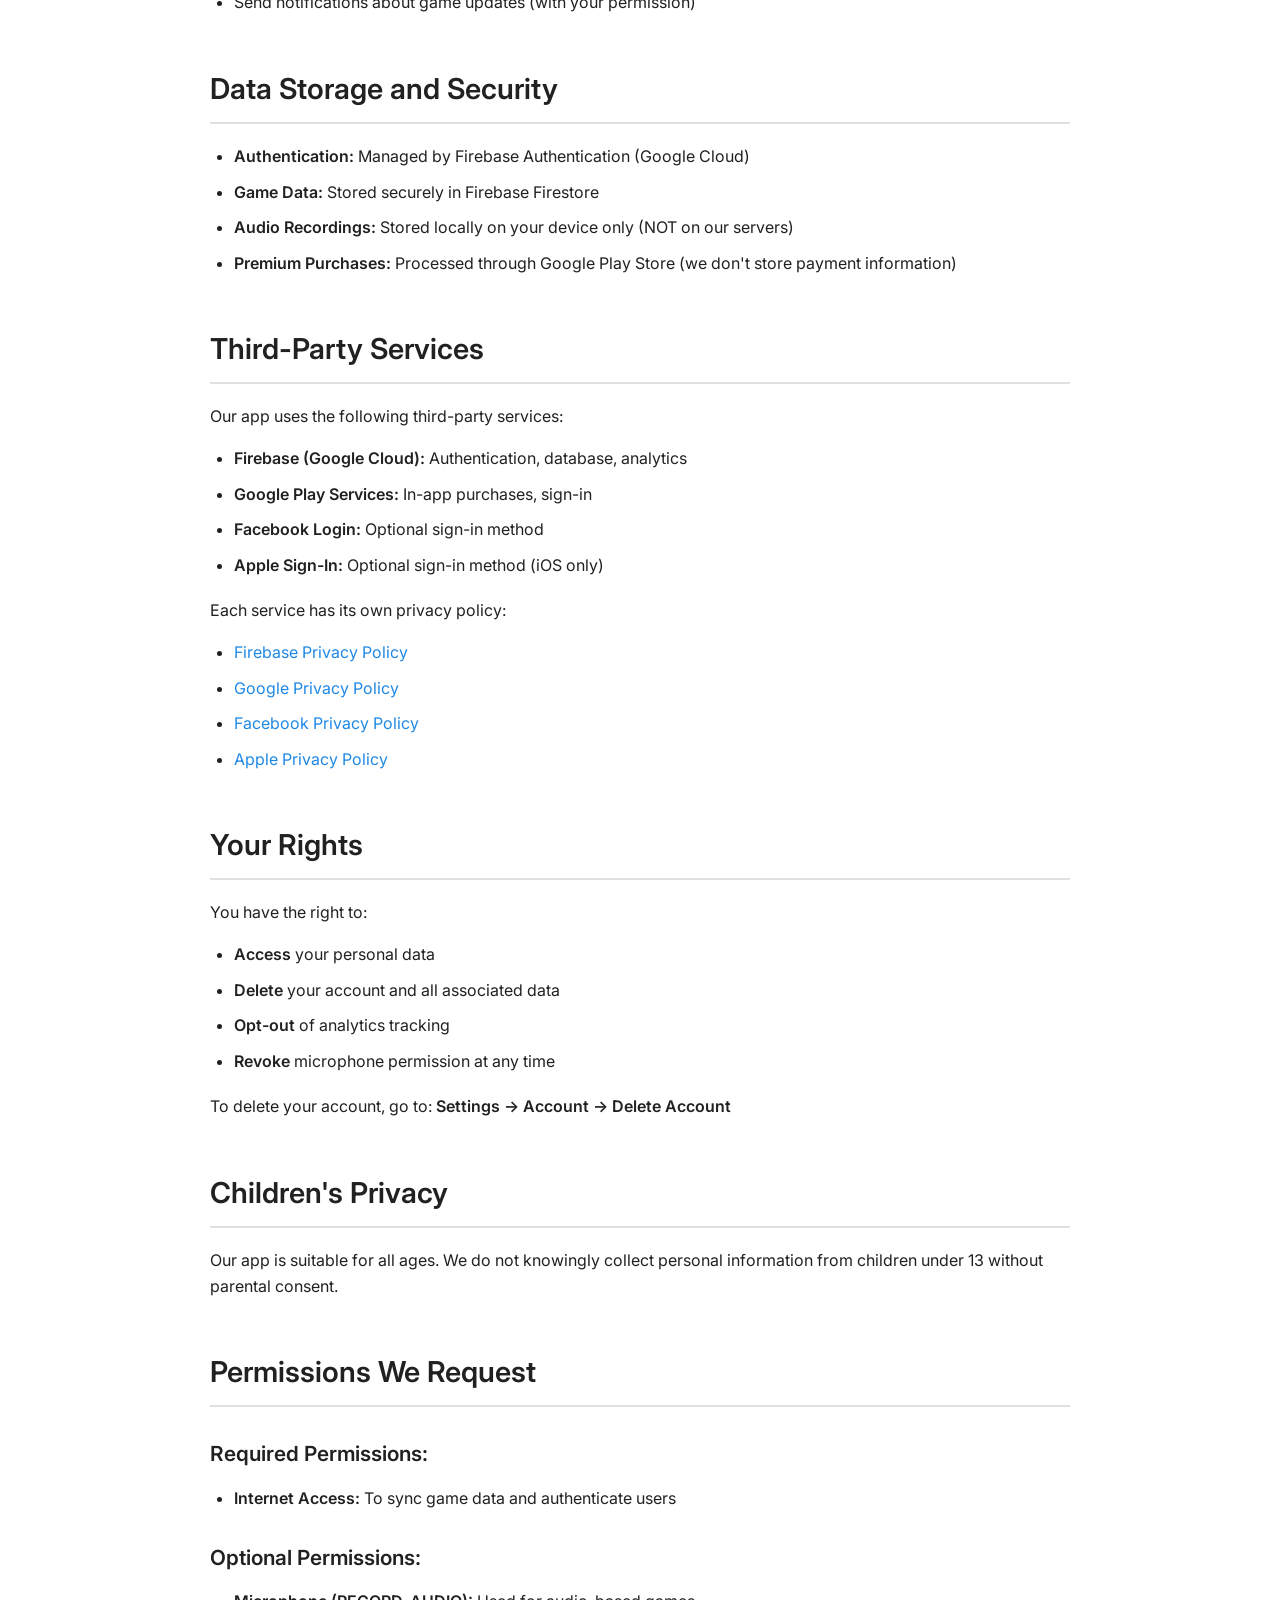
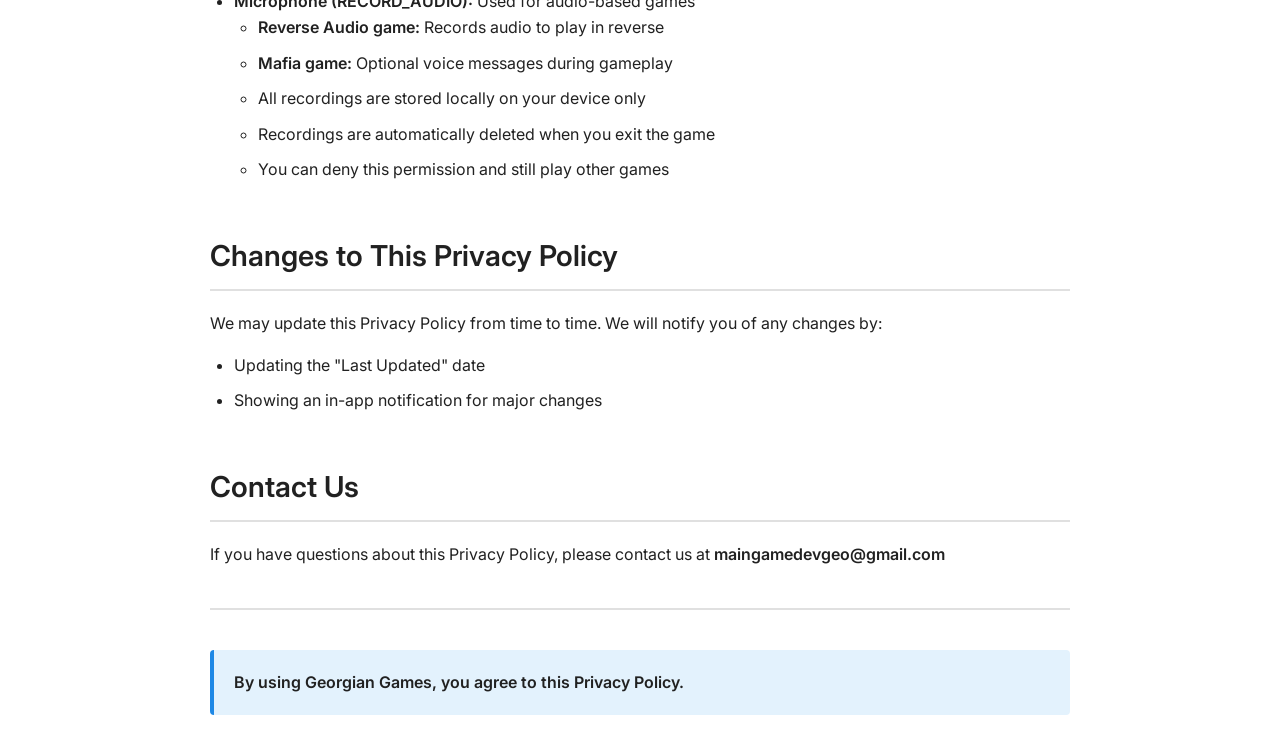
==== commit 112cec7b: "Update contact information to email address" ====
--- a/index.html
+++ b/index.html
@@ -491,7 +491,7 @@
                 </ul>
                 
                 <h2>Contact Us</h2>
-                <p>If you have questions about this Privacy Policy, please contact us through the Google Play Store.</p>
+                <p>If you have questions about this Privacy Policy, please contact us at <strong>maingamedevgeo@gmail.com</strong></p>
                 
                 <hr>
                 
@@ -612,7 +612,7 @@
                 </ul>
                 
                 <h2>დაგვიკავშირდით</h2>
-                <p>კითხვების შემთხვევაში მოგვწერეთ Google Play Store-ის მეშვეობით.</p>
+                <p>კითხვების შემთხვევაში მოგვწერეთ <strong>maingamedevgeo@gmail.com</strong>-ზე.</p>
                 
                 <hr>
                 
@@ -733,7 +733,7 @@
                 </ul>
                 
                 <h2>Свяжитесь с нами</h2>
-                <p>Если у вас есть вопросы, свяжитесь с нами через Google Play Store.</p>
+                <p>Если у вас есть вопросы, свяжитесь с нами по адресу <strong>maingamedevgeo@gmail.com</strong></p>
                 
                 <hr>
                 
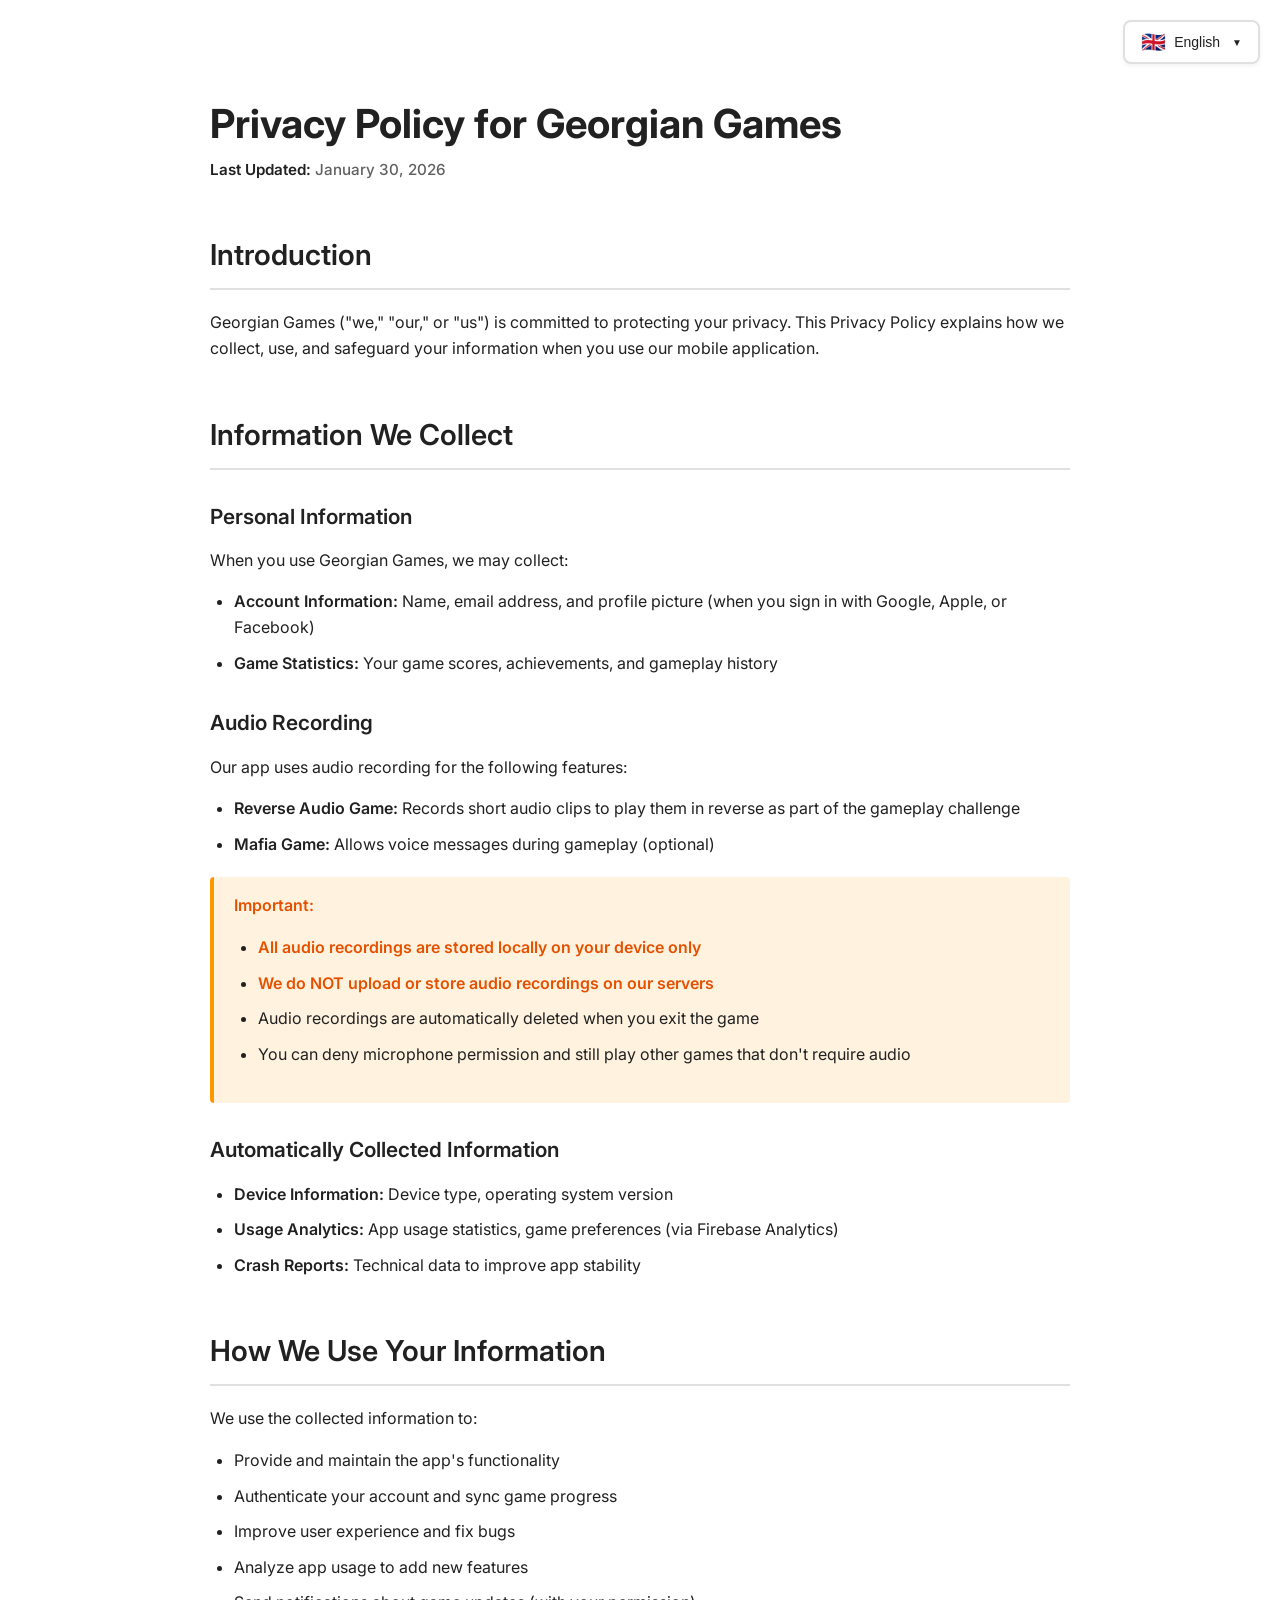
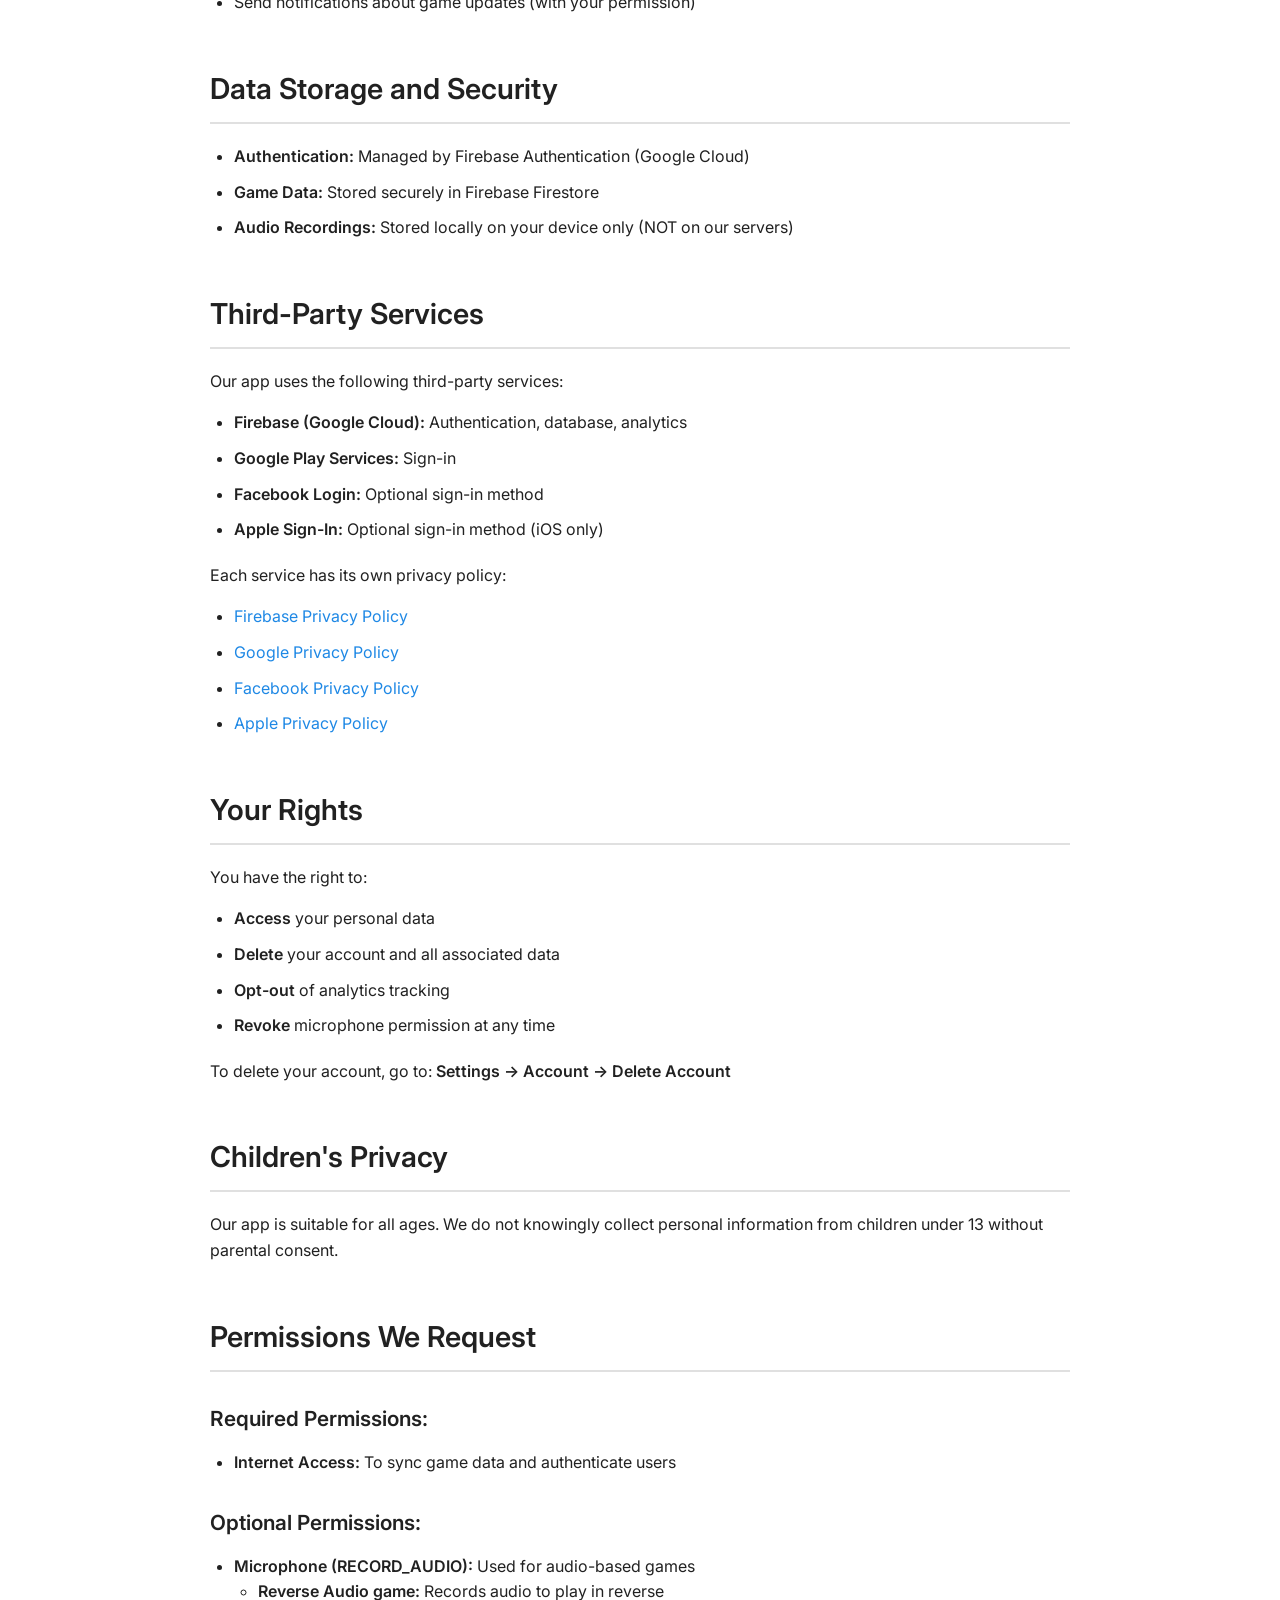
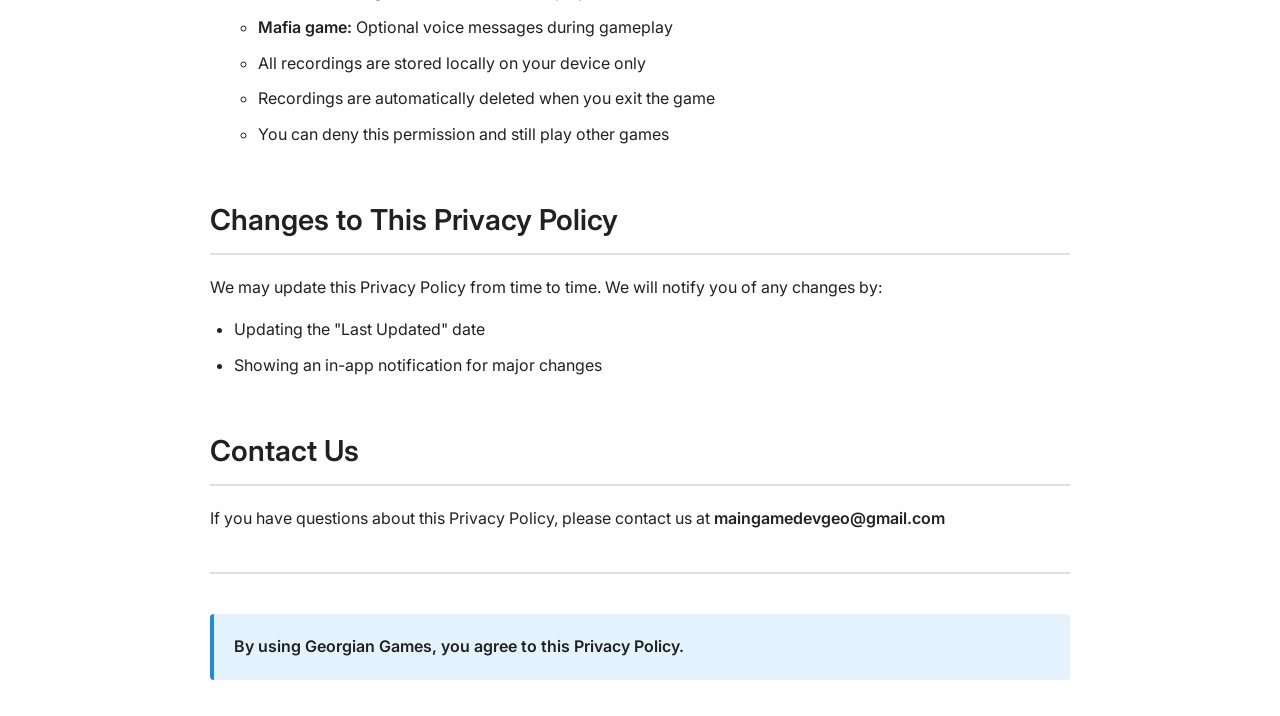
==== commit 330ab6e6: "Remove in-app purchase references from policy" ====
--- a/index.html
+++ b/index.html
@@ -431,14 +431,13 @@
                     <li><strong>Authentication:</strong> Managed by Firebase Authentication (Google Cloud)</li>
                     <li><strong>Game Data:</strong> Stored securely in Firebase Firestore</li>
                     <li><strong>Audio Recordings:</strong> Stored locally on your device only (NOT on our servers)</li>
-                    <li><strong>Premium Purchases:</strong> Processed through Google Play Store (we don't store payment information)</li>
                 </ul>
                 
                 <h2>Third-Party Services</h2>
                 <p>Our app uses the following third-party services:</p>
                 <ul>
                     <li><strong>Firebase (Google Cloud):</strong> Authentication, database, analytics</li>
-                    <li><strong>Google Play Services:</strong> In-app purchases, sign-in</li>
+                    <li><strong>Google Play Services:</strong> Sign-in</li>
                     <li><strong>Facebook Login:</strong> Optional sign-in method</li>
                     <li><strong>Apple Sign-In:</strong> Optional sign-in method (iOS only)</li>
                 </ul>
@@ -553,14 +552,13 @@
                     <li><strong>ავთენტიფიკაცია:</strong> Firebase Authentication (Google Cloud)</li>
                     <li><strong>თამაშის მონაცემები:</strong> Firebase Firestore</li>
                     <li><strong>აუდიო ჩანაწერები:</strong> მხოლოდ თქვენს მოწყობილობაზე</li>
-                    <li><strong>პრემიუმ შესყიდვები:</strong> Google Play Store-ის მეშვეობით</li>
                 </ul>
                 
                 <h2>მესამე მხარის სერვისები</h2>
                 <p>აპლიკაცია იყენებს:</p>
                 <ul>
                     <li><strong>Firebase (Google Cloud):</strong> ავთენტიფიკაცია, მონაცემთა ბაზა, ანალიტიკა</li>
-                    <li><strong>Google Play Services:</strong> შესყიდვები, შესვლა</li>
+                    <li><strong>Google Play Services:</strong> შესვლა</li>
                     <li><strong>Facebook Login:</strong> შესვლის ოფცია</li>
                     <li><strong>Apple Sign-In:</strong> შესვლის ოფცია (iOS)</li>
                 </ul>
@@ -674,14 +672,13 @@
                     <li><strong>Аутентификация:</strong> Firebase Authentication (Google Cloud)</li>
                     <li><strong>Игровые данные:</strong> Firebase Firestore</li>
                     <li><strong>Аудиозаписи:</strong> Только на вашем устройстве</li>
-                    <li><strong>Премиум покупки:</strong> Через Google Play Store</li>
                 </ul>
                 
                 <h2>Сторонние сервисы</h2>
                 <p>Приложение использует:</p>
                 <ul>
                     <li><strong>Firebase (Google Cloud):</strong> Аутентификация, база данных, аналитика</li>
-                    <li><strong>Google Play Services:</strong> Покупки, вход</li>
+                    <li><strong>Google Play Services:</strong> Вход</li>
                     <li><strong>Facebook Login:</strong> Опциональный метод входа</li>
                     <li><strong>Apple Sign-In:</strong> Опциональный метод входа (iOS)</li>
                 </ul>
@@ -869,4 +866,3 @@
     </script>
 </body>
 </html>
-
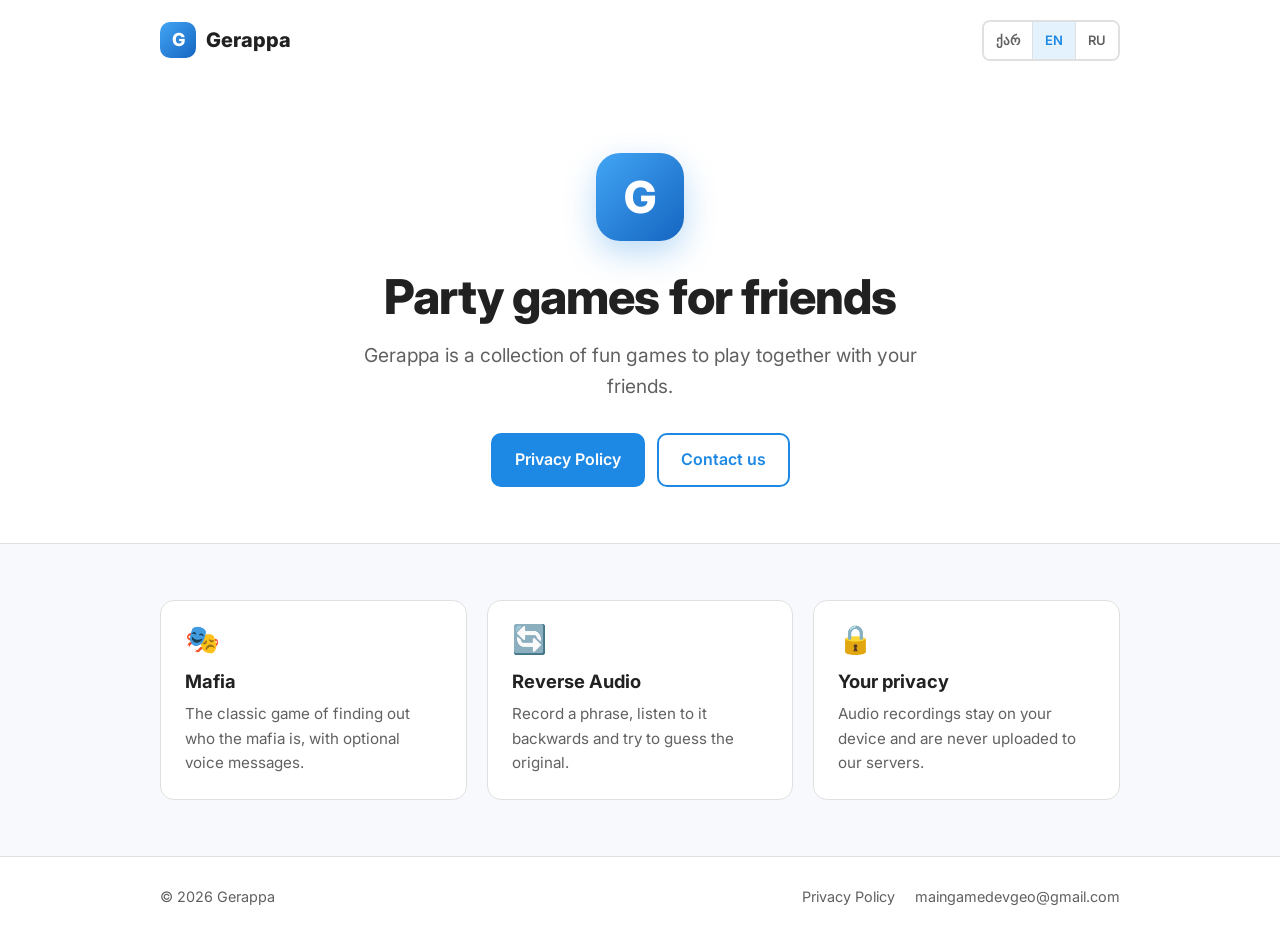
==== commit 1e3600d7: "Add Gerappa landing page and move privacy policy to /privacy - New trilingual home page at / - Priva" ====
--- a/index.html
+++ b/index.html
@@ -3,866 +3,407 @@
 <head>
     <meta charset="UTF-8">
     <meta name="viewport" content="width=device-width, initial-scale=1.0">
-    <meta name="description" content="Privacy Policy for Georgian Games mobile application. Learn how we collect, use, and protect your information.">
-    <meta name="keywords" content="Georgian Games, Privacy Policy, Mobile App, Privacy">
-    <meta name="author" content="Georgian Games">
-    
-    <!-- Open Graph / Facebook -->
+    <meta name="description" content="Gerappa — fun party games to play with friends.">
+    <meta property="og:title" content="Gerappa">
+    <meta property="og:description" content="Fun party games to play with friends.">
     <meta property="og:type" content="website">
-    <meta property="og:title" content="Privacy Policy - Georgian Games">
-    <meta property="og:description" content="Privacy Policy for Georgian Games mobile application">
-    
-    <!-- Twitter -->
-    <meta name="twitter:card" content="summary">
-    <meta name="twitter:title" content="Privacy Policy - Georgian Games">
-    <meta name="twitter:description" content="Privacy Policy for Georgian Games mobile application">
-    
-    <title>Privacy Policy - Georgian Games</title>
-    
+    <meta property="og:url" content="https://gerappa.games/">
+    <title>Gerappa</title>
+
     <link rel="preconnect" href="https://fonts.googleapis.com">
     <link rel="preconnect" href="https://fonts.gstatic.com" crossorigin>
-    <link href="https://fonts.googleapis.com/css2?family=Inter:wght@400;500;600;700&display=swap" rel="stylesheet">
-    
+    <link href="https://fonts.googleapis.com/css2?family=Inter:wght@400;500;600;700;800&display=swap" rel="stylesheet">
+
     <style>
         * {
             margin: 0;
             padding: 0;
             box-sizing: border-box;
         }
-        
+
         :root {
             --primary-color: #1E88E5;
+            --hover-color: #1976D2;
+            --primary-soft: #E3F2FD;
             --text-color: #212121;
             --text-secondary: #616161;
             --bg-color: #FFFFFF;
+            --bg-soft: #F7F9FC;
             --border-color: #E0E0E0;
-            --hover-color: #1976D2;
             --transition: all 0.3s ease;
         }
-        
-        html {
-            scroll-behavior: smooth;
-        }
-        
+
         body {
-            font-family: 'Inter', -apple-system, BlinkMacSystemFont, 'Segoe UI', Roboto, Oxygen, Ubuntu, Cantarell, sans-serif;
+            font-family: 'Inter', -apple-system, BlinkMacSystemFont, 'Segoe UI', Roboto, sans-serif;
             line-height: 1.6;
             color: var(--text-color);
             background-color: var(--bg-color);
-            padding: 0;
-            margin: 0;
-            font-size: 16px;
-        }
-        
-        .container {
-            max-width: 900px;
+            min-height: 100vh;
+            display: flex;
+            flex-direction: column;
+        }
+
+        a {
+            color: inherit;
+        }
+
+        /* Header */
+        header {
+            max-width: 1000px;
+            width: 100%;
             margin: 0 auto;
             padding: 20px;
-            padding-top: 100px;
-        }
-        
-        /* Language Switcher */
-        .language-switcher {
-            position: fixed;
-            top: 20px;
-            right: 20px;
-            z-index: 1000;
-        }
-        
-        .language-dropdown {
-            position: relative;
-            display: inline-block;
-        }
-        
-        .language-button {
-            background: var(--bg-color);
+            display: flex;
+            align-items: center;
+            justify-content: space-between;
+            gap: 16px;
+        }
+
+        .brand {
+            display: flex;
+            align-items: center;
+            gap: 10px;
+            font-weight: 800;
+            font-size: 1.25em;
+            text-decoration: none;
+        }
+
+        .logo {
+            width: 36px;
+            height: 36px;
+            border-radius: 10px;
+            background: linear-gradient(135deg, #42A5F5, #1565C0);
+            color: #FFFFFF;
+            display: grid;
+            place-items: center;
+            font-weight: 800;
+            font-size: 18px;
+        }
+
+        .lang-switch {
+            display: flex;
             border: 2px solid var(--border-color);
             border-radius: 8px;
-            padding: 10px 16px;
+            overflow: hidden;
+        }
+
+        .lang-switch button {
+            border: none;
+            background: var(--bg-color);
+            padding: 8px 12px;
+            font: inherit;
+            font-size: 13px;
+            font-weight: 600;
+            color: var(--text-secondary);
             cursor: pointer;
-            display: flex;
-            align-items: center;
-            gap: 8px;
-            font-size: 14px;
-            font-weight: 500;
-            color: var(--text-color);
             transition: var(--transition);
-            box-shadow: 0 2px 4px rgba(0,0,0,0.05);
-        }
-        
-        .language-button:hover {
-            border-color: var(--primary-color);
-            box-shadow: 0 4px 8px rgba(30, 136, 229, 0.1);
-        }
-        
-        .language-button::after {
-            content: '▼';
-            font-size: 10px;
-            margin-left: 4px;
-            transition: transform 0.3s ease;
-        }
-        
-        .language-button.active::after {
-            transform: rotate(180deg);
-        }
-        
-        .flag {
-            font-size: 20px;
+        }
+
+        .lang-switch button + button {
+            border-left: 1px solid var(--border-color);
+        }
+
+        .lang-switch button:hover {
+            color: var(--primary-color);
+        }
+
+        .lang-switch button.active {
+            background: var(--primary-soft);
+            color: var(--primary-color);
+        }
+
+        /* Hero */
+        main {
+            flex: 1;
+        }
+
+        .hero {
+            max-width: 1000px;
+            margin: 0 auto;
+            padding: 72px 20px 56px;
+            text-align: center;
+        }
+
+        .hero .logo {
+            width: 88px;
+            height: 88px;
+            border-radius: 24px;
+            font-size: 44px;
+            margin: 0 auto 28px;
+            box-shadow: 0 12px 32px rgba(30, 136, 229, 0.3);
+        }
+
+        h1 {
+            font-size: 3em;
+            font-weight: 800;
+            line-height: 1.15;
+            letter-spacing: -0.02em;
+            margin-bottom: 16px;
+        }
+
+        .lead {
+            font-size: 1.2em;
+            color: var(--text-secondary);
+            max-width: 560px;
+            margin: 0 auto 32px;
+        }
+
+        .actions {
+            display: flex;
+            gap: 12px;
+            justify-content: center;
+            flex-wrap: wrap;
+        }
+
+        .btn {
+            display: inline-block;
+            padding: 12px 22px;
+            border-radius: 10px;
+            font-weight: 600;
+            text-decoration: none;
+            transition: var(--transition);
+            border: 2px solid var(--primary-color);
+        }
+
+        .btn-primary {
+            background: var(--primary-color);
+            color: #FFFFFF;
+        }
+
+        .btn-primary:hover {
+            background: var(--hover-color);
+            border-color: var(--hover-color);
+        }
+
+        .btn-outline {
+            color: var(--primary-color);
+        }
+
+        .btn-outline:hover {
+            background: var(--primary-soft);
+        }
+
+        /* Features */
+        .features {
+            background: var(--bg-soft);
+            border-top: 1px solid var(--border-color);
+            border-bottom: 1px solid var(--border-color);
+        }
+
+        .features-inner {
+            max-width: 1000px;
+            margin: 0 auto;
+            padding: 56px 20px;
+            display: grid;
+            grid-template-columns: repeat(3, 1fr);
+            gap: 20px;
+        }
+
+        .card {
+            background: var(--bg-color);
+            border: 1px solid var(--border-color);
+            border-radius: 14px;
+            padding: 24px;
+        }
+
+        .card .icon {
+            font-size: 28px;
             line-height: 1;
-        }
-        
-        .language-menu {
-            position: absolute;
-            top: calc(100% + 8px);
-            right: 0;
-            background: var(--bg-color);
-            border: 2px solid var(--border-color);
-            border-radius: 8px;
-            box-shadow: 0 4px 12px rgba(0,0,0,0.1);
-            min-width: 180px;
-            opacity: 0;
-            visibility: hidden;
-            transform: translateY(-10px);
-            transition: var(--transition);
-            overflow: hidden;
-        }
-        
-        .language-menu.active {
-            opacity: 1;
-            visibility: visible;
-            transform: translateY(0);
-        }
-        
-        .language-option {
-            padding: 12px 16px;
-            cursor: pointer;
-            display: flex;
-            align-items: center;
-            gap: 10px;
-            transition: var(--transition);
-            border-bottom: 1px solid var(--border-color);
-        }
-        
-        .language-option:last-child {
-            border-bottom: none;
-        }
-        
-        .language-option:hover {
-            background-color: #F5F5F5;
-            color: var(--primary-color);
-        }
-        
-        .language-option.active {
-            background-color: #E3F2FD;
-            color: var(--primary-color);
-            font-weight: 600;
-        }
-        
-        /* Content */
-        .content {
-            opacity: 1;
-            transition: opacity 0.3s ease;
-        }
-        
-        .content.fade-out {
-            opacity: 0;
-        }
-        
-        .content.fade-in {
-            opacity: 1;
-        }
-        
-        h1 {
-            font-size: 2.5em;
+            margin-bottom: 14px;
+        }
+
+        .card h2 {
+            font-size: 1.15em;
             font-weight: 700;
-            margin-bottom: 10px;
-            color: var(--text-color);
-            line-height: 1.2;
-        }
-        
-        .last-updated {
+            margin-bottom: 6px;
+        }
+
+        .card p {
             color: var(--text-secondary);
             font-size: 0.95em;
-            margin-bottom: 40px;
-            font-weight: 500;
-        }
-        
-        h2 {
-            font-size: 1.8em;
-            font-weight: 600;
-            margin-top: 50px;
-            margin-bottom: 20px;
-            color: var(--text-color);
-            padding-bottom: 10px;
-            border-bottom: 2px solid var(--border-color);
-        }
-        
-        h3 {
-            font-size: 1.3em;
-            font-weight: 600;
-            margin-top: 30px;
-            margin-bottom: 15px;
-            color: var(--text-color);
-        }
-        
-        p {
-            margin-bottom: 16px;
-            color: var(--text-color);
-        }
-        
-        ul, ol {
-            margin-bottom: 20px;
-            padding-left: 24px;
-        }
-        
-        li {
-            margin-bottom: 10px;
-            color: var(--text-color);
-        }
-        
-        strong {
-            color: var(--text-color);
-            font-weight: 600;
-        }
-        
-        a {
+        }
+
+        /* Footer */
+        footer {
+            max-width: 1000px;
+            width: 100%;
+            margin: 0 auto;
+            padding: 28px 20px;
+            display: flex;
+            justify-content: space-between;
+            gap: 12px;
+            flex-wrap: wrap;
+            color: var(--text-secondary);
+            font-size: 0.9em;
+        }
+
+        footer nav {
+            display: flex;
+            gap: 20px;
+        }
+
+        footer a {
+            text-decoration: none;
+        }
+
+        footer a:hover {
             color: var(--primary-color);
-            text-decoration: none;
-            transition: var(--transition);
-            border-bottom: 1px solid transparent;
-        }
-        
-        a:hover {
-            color: var(--hover-color);
-            border-bottom-color: var(--hover-color);
-        }
-        
-        .important {
-            background-color: #FFF3E0;
-            border-left: 4px solid #FF9800;
-            padding: 16px 20px;
-            margin: 20px 0;
-            border-radius: 4px;
-        }
-        
-        .important strong {
-            color: #E65100;
-        }
-        
-        hr {
-            border: none;
-            border-top: 2px solid var(--border-color);
-            margin: 40px 0;
-        }
-        
-        .agreement {
-            background-color: #E3F2FD;
-            border-left: 4px solid var(--primary-color);
-            padding: 20px;
-            margin-top: 40px;
-            border-radius: 4px;
-            font-weight: 500;
-        }
-        
-        /* Responsive Design */
+        }
+
         @media (max-width: 768px) {
-            .container {
-                padding: 15px;
-                padding-top: 90px;
-            }
-            
-            .language-switcher {
-                top: 15px;
-                right: 15px;
-            }
-            
-            .language-button {
-                padding: 8px 12px;
-                font-size: 13px;
-            }
-            
+            .features-inner {
+                grid-template-columns: 1fr;
+            }
+
             h1 {
-                font-size: 2em;
-            }
-            
-            h2 {
-                font-size: 1.5em;
-                margin-top: 40px;
-            }
-            
-            h3 {
-                font-size: 1.2em;
-            }
-            
-            body {
-                font-size: 15px;
-            }
-        }
-        
+                font-size: 2.2em;
+            }
+
+            .hero {
+                padding: 48px 16px 40px;
+            }
+
+            .lead {
+                font-size: 1.05em;
+            }
+        }
+
         @media (max-width: 480px) {
-            .container {
-                padding: 12px;
-                padding-top: 85px;
-            }
-            
-            h1 {
-                font-size: 1.75em;
-            }
-            
-            h2 {
-                font-size: 1.3em;
-            }
-            
-            .language-button span:not(.flag) {
-                display: none;
-            }
-            
-            .language-menu {
-                min-width: 150px;
-            }
-        }
-        
-        /* Accessibility */
-        .sr-only {
-            position: absolute;
-            width: 1px;
-            height: 1px;
-            padding: 0;
-            margin: -1px;
-            overflow: hidden;
-            clip: rect(0, 0, 0, 0);
-            white-space: nowrap;
-            border-width: 0;
-        }
-        
-        /* Print Styles */
-        @media print {
-            .language-switcher {
-                display: none;
-            }
-            
-            .container {
-                padding-top: 20px;
+            header,
+            footer {
+                padding-left: 16px;
+                padding-right: 16px;
+            }
+
+            .actions .btn {
+                width: 100%;
             }
         }
     </style>
 </head>
 <body>
-    <!-- Language Switcher -->
-    <div class="language-switcher">
-        <div class="language-dropdown">
-            <button class="language-button" id="languageButton" aria-label="Select language" aria-haspopup="true" aria-expanded="false">
-                <span class="flag" id="currentFlag">🇬🇧</span>
-                <span id="currentLanguage">English</span>
-            </button>
-            <div class="language-menu" id="languageMenu" role="menu">
-                <div class="language-option active" data-lang="en" role="menuitem" tabindex="0">
-                    <span class="flag">🇬🇧</span>
-                    <span>English</span>
+    <header>
+        <a class="brand" href="/">
+            <span class="logo" aria-hidden="true">G</span>
+            <span>Gerappa</span>
+        </a>
+        <div class="lang-switch" role="group" aria-label="Language">
+            <button type="button" data-set-lang="ka">ქარ</button>
+            <button type="button" data-set-lang="en">EN</button>
+            <button type="button" data-set-lang="ru">RU</button>
+        </div>
+    </header>
+
+    <main>
+        <section class="hero">
+            <div class="logo" aria-hidden="true">G</div>
+            <h1 data-i18n="title">Party games for friends</h1>
+            <p class="lead" data-i18n="lead">Gerappa is a collection of fun games to play together with your friends.</p>
+            <div class="actions">
+                <a class="btn btn-primary" href="/privacy" data-i18n="privacy">Privacy Policy</a>
+                <a class="btn btn-outline" href="mailto:maingamedevgeo@gmail.com" data-i18n="contact">Contact us</a>
+            </div>
+        </section>
+
+        <section class="features">
+            <div class="features-inner">
+                <div class="card">
+                    <div class="icon" aria-hidden="true">🎭</div>
+                    <h2 data-i18n="mafiaTitle">Mafia</h2>
+                    <p data-i18n="mafiaText">The classic game of finding out who the mafia is, with optional voice messages.</p>
                 </div>
-                <div class="language-option" data-lang="ka" role="menuitem" tabindex="0">
-                    <span class="flag">🇬🇪</span>
-                    <span>ქართული</span>
+                <div class="card">
+                    <div class="icon" aria-hidden="true">🔄</div>
+                    <h2 data-i18n="reverseTitle">Reverse Audio</h2>
+                    <p data-i18n="reverseText">Record a phrase, listen to it backwards and try to guess the original.</p>
                 </div>
-                <div class="language-option" data-lang="ru" role="menuitem" tabindex="0">
-                    <span class="flag">🇷🇺</span>
-                    <span>Русский</span>
+                <div class="card">
+                    <div class="icon" aria-hidden="true">🔒</div>
+                    <h2 data-i18n="safeTitle">Your privacy</h2>
+                    <p data-i18n="safeText">Audio recordings stay on your device and are never uploaded to our servers.</p>
                 </div>
             </div>
-        </div>
-    </div>
-    
-    <!-- Content Container -->
-    <div class="container">
-        <div class="content" id="content">
-            <!-- English Content (Default) -->
-            <div data-lang="en">
-                <h1>Privacy Policy for Georgian Games</h1>
-                <p class="last-updated"><strong>Last Updated:</strong> January 30, 2026</p>
-                
-                <h2>Introduction</h2>
-                <p>Georgian Games ("we," "our," or "us") is committed to protecting your privacy. This Privacy Policy explains how we collect, use, and safeguard your information when you use our mobile application.</p>
-                
-                <h2>Information We Collect</h2>
-                
-                <h3>Personal Information</h3>
-                <p>When you use Georgian Games, we may collect:</p>
-                <ul>
-                    <li><strong>Account Information:</strong> Name, email address, and profile picture (when you sign in with Google, Apple, or Facebook)</li>
-                    <li><strong>Game Statistics:</strong> Your game scores, achievements, and gameplay history</li>
-                </ul>
-                
-                <h3>Audio Recording</h3>
-                <p>Our app uses audio recording for the following features:</p>
-                <ul>
-                    <li><strong>Reverse Audio Game:</strong> Records short audio clips to play them in reverse as part of the gameplay challenge</li>
-                    <li><strong>Mafia Game:</strong> Allows voice messages during gameplay (optional)</li>
-                </ul>
-                
-                <div class="important">
-                    <p><strong>Important:</strong></p>
-                    <ul>
-                        <li><strong>All audio recordings are stored locally on your device only</strong></li>
-                        <li><strong>We do NOT upload or store audio recordings on our servers</strong></li>
-                        <li>Audio recordings are automatically deleted when you exit the game</li>
-                        <li>You can deny microphone permission and still play other games that don't require audio</li>
-                    </ul>
-                </div>
-                
-                <h3>Automatically Collected Information</h3>
-                <ul>
-                    <li><strong>Device Information:</strong> Device type, operating system version</li>
-                    <li><strong>Usage Analytics:</strong> App usage statistics, game preferences (via Firebase Analytics)</li>
-                    <li><strong>Crash Reports:</strong> Technical data to improve app stability</li>
-                </ul>
-                
-                <h2>How We Use Your Information</h2>
-                <p>We use the collected information to:</p>
-                <ul>
-                    <li>Provide and maintain the app's functionality</li>
-                    <li>Authenticate your account and sync game progress</li>
-                    <li>Improve user experience and fix bugs</li>
-                    <li>Analyze app usage to add new features</li>
-                    <li>Send notifications about game updates (with your permission)</li>
-                </ul>
-                
-                <h2>Data Storage and Security</h2>
-                <ul>
-                    <li><strong>Authentication:</strong> Managed by Firebase Authentication (Google Cloud)</li>
-                    <li><strong>Game Data:</strong> Stored securely in Firebase Firestore</li>
-                    <li><strong>Audio Recordings:</strong> Stored locally on your device only (NOT on our servers)</li>
-                </ul>
-                
-                <h2>Third-Party Services</h2>
-                <p>Our app uses the following third-party services:</p>
-                <ul>
-                    <li><strong>Firebase (Google Cloud):</strong> Authentication, database, analytics</li>
-                    <li><strong>Google Play Services:</strong> Sign-in</li>
-                    <li><strong>Facebook Login:</strong> Optional sign-in method</li>
-                    <li><strong>Apple Sign-In:</strong> Optional sign-in method (iOS only)</li>
-                </ul>
-                <p>Each service has its own privacy policy:</p>
-                <ul>
-                    <li><a href="https://firebase.google.com/support/privacy" target="_blank" rel="noopener noreferrer">Firebase Privacy Policy</a></li>
-                    <li><a href="https://policies.google.com/privacy" target="_blank" rel="noopener noreferrer">Google Privacy Policy</a></li>
-                    <li><a href="https://www.facebook.com/privacy/explanation" target="_blank" rel="noopener noreferrer">Facebook Privacy Policy</a></li>
-                    <li><a href="https://www.apple.com/privacy/" target="_blank" rel="noopener noreferrer">Apple Privacy Policy</a></li>
-                </ul>
-                
-                <h2>Your Rights</h2>
-                <p>You have the right to:</p>
-                <ul>
-                    <li><strong>Access</strong> your personal data</li>
-                    <li><strong>Delete</strong> your account and all associated data</li>
-                    <li><strong>Opt-out</strong> of analytics tracking</li>
-                    <li><strong>Revoke</strong> microphone permission at any time</li>
-                </ul>
-                <p>To delete your account, go to: <strong>Settings → Account → Delete Account</strong></p>
-                
-                <h2>Children's Privacy</h2>
-                <p>Our app is suitable for all ages. We do not knowingly collect personal information from children under 13 without parental consent.</p>
-                
-                <h2>Permissions We Request</h2>
-                
-                <h3>Required Permissions:</h3>
-                <ul>
-                    <li><strong>Internet Access:</strong> To sync game data and authenticate users</li>
-                </ul>
-                
-                <h3>Optional Permissions:</h3>
-                <ul>
-                    <li><strong>Microphone (RECORD_AUDIO):</strong> Used for audio-based games
-                        <ul>
-                            <li><strong>Reverse Audio game:</strong> Records audio to play in reverse</li>
-                            <li><strong>Mafia game:</strong> Optional voice messages during gameplay</li>
-                            <li>All recordings are stored locally on your device only</li>
-                            <li>Recordings are automatically deleted when you exit the game</li>
-                            <li>You can deny this permission and still play other games</li>
-                        </ul>
-                    </li>
-                </ul>
-                
-                <h2>Changes to This Privacy Policy</h2>
-                <p>We may update this Privacy Policy from time to time. We will notify you of any changes by:</p>
-                <ul>
-                    <li>Updating the "Last Updated" date</li>
-                    <li>Showing an in-app notification for major changes</li>
-                </ul>
-                
-                <h2>Contact Us</h2>
-                <p>If you have questions about this Privacy Policy, please contact us at <strong>maingamedevgeo@gmail.com</strong></p>
-                
-                <hr>
-                
-                <p class="agreement"><strong>By using Georgian Games, you agree to this Privacy Policy.</strong></p>
-            </div>
-            
-            <!-- Georgian Content -->
-            <div data-lang="ka" style="display: none;">
-                <h1>კონფიდენციალურობის პოლიტიკა - Georgian Games</h1>
-                <p class="last-updated"><strong>ბოლო განახლება:</strong> 30 იანვარი, 2026</p>
-                
-                <h2>შესავალი</h2>
-                <p>Georgian Games ("ჩვენ") ვალდებულნი ვართ დავიცვათ თქვენი კონფიდენციალურობა. ეს პოლიტიკა განმარტავს როგორ ვაგროვებთ, ვიყენებთ და ვიცავთ თქვენს ინფორმაციას.</p>
-                
-                <h2>რა ინფორმაციას ვაგროვებთ</h2>
-                
-                <h3>პერსონალური ინფორმაცია</h3>
-                <ul>
-                    <li><strong>ანგარიშის ინფორმაცია:</strong> სახელი, ელფოსტა, პროფილის სურათი (Google, Apple, ან Facebook-ით შესვლისას)</li>
-                    <li><strong>თამაშის სტატისტიკა:</strong> ქულები, მიღწევები, თამაშის ისტორია</li>
-                </ul>
-                
-                <h3>აუდიო ჩაწერა</h3>
-                <p>აპლიკაცია იყენებს აუდიო ჩაწერას შემდეგი თამაშებისთვის:</p>
-                <ul>
-                    <li><strong>Reverse Audio თამაში:</strong> აწერს აუდიოს უკუღმა დასაკრავად</li>
-                    <li><strong>მაფიის თამაში:</strong> ხმოვანი შეტყობინებები თამაშის დროს (არასავალდებულო)</li>
-                </ul>
-                
-                <div class="important">
-                    <p><strong>მნიშვნელოვანი:</strong></p>
-                    <ul>
-                        <li><strong>ყველა ჩანაწერი ინახება მხოლოდ თქვენს მოწყობილობაზე</strong></li>
-                        <li><strong>არ ვტვირთავთ ჩანაწერებს სერვერზე</strong></li>
-                        <li>ჩანაწერები ავტომატურად იშლება თამაშის დასრულების შემდეგ</li>
-                        <li>შეგიძლიათ უარი თქვათ მიკროფონზე და თამაშოთ სხვა თამაშები</li>
-                    </ul>
-                </div>
-                
-                <h3>ავტომატურად შეგროვებული ინფორმაცია</h3>
-                <ul>
-                    <li><strong>მოწყობილობის ინფორმაცია:</strong> ტიპი, ოპერაციული სისტემის ვერსია</li>
-                    <li><strong>გამოყენების ანალიტიკა:</strong> აპლიკაციის გამოყენების სტატისტიკა</li>
-                    <li><strong>შეცდომების რეპორტები:</strong> ტექნიკური მონაცემები სტაბილურობის გასაუმჯობესებლად</li>
-                </ul>
-                
-                <h2>როგორ ვიყენებთ ინფორმაციას</h2>
-                <p>ინფორმაციას ვიყენებთ:</p>
-                <ul>
-                    <li>აპლიკაციის ფუნქციონირებისთვის</li>
-                    <li>ანგარიშის ავთენტიფიკაციისა და პროგრესის სინქრონიზაციისთვის</li>
-                    <li>მომხმარებლის გამოცდილების გაუმჯობესებისთვის</li>
-                    <li>ახალი ფუნქციების დამატებისთვის</li>
-                    <li>შეტყობინებების გასაგზავნად (თქვენი ნებართვით)</li>
-                </ul>
-                
-                <h2>მონაცემთა შენახვა და უსაფრთხოება</h2>
-                <ul>
-                    <li><strong>ავთენტიფიკაცია:</strong> Firebase Authentication (Google Cloud)</li>
-                    <li><strong>თამაშის მონაცემები:</strong> Firebase Firestore</li>
-                    <li><strong>აუდიო ჩანაწერები:</strong> მხოლოდ თქვენს მოწყობილობაზე</li>
-                </ul>
-                
-                <h2>მესამე მხარის სერვისები</h2>
-                <p>აპლიკაცია იყენებს:</p>
-                <ul>
-                    <li><strong>Firebase (Google Cloud):</strong> ავთენტიფიკაცია, მონაცემთა ბაზა, ანალიტიკა</li>
-                    <li><strong>Google Play Services:</strong> შესვლა</li>
-                    <li><strong>Facebook Login:</strong> შესვლის ოფცია</li>
-                    <li><strong>Apple Sign-In:</strong> შესვლის ოფცია (iOS)</li>
-                </ul>
-                <p>თითოეულ სერვისს აქვს საკუთარი კონფიდენციალურობის პოლიტიკა:</p>
-                <ul>
-                    <li><a href="https://firebase.google.com/support/privacy" target="_blank" rel="noopener noreferrer">Firebase Privacy Policy</a></li>
-                    <li><a href="https://policies.google.com/privacy" target="_blank" rel="noopener noreferrer">Google Privacy Policy</a></li>
-                    <li><a href="https://www.facebook.com/privacy/explanation" target="_blank" rel="noopener noreferrer">Facebook Privacy Policy</a></li>
-                    <li><a href="https://www.apple.com/privacy/" target="_blank" rel="noopener noreferrer">Apple Privacy Policy</a></li>
-                </ul>
-                
-                <h2>თქვენი უფლებები</h2>
-                <p>თქვენ გაქვთ უფლება:</p>
-                <ul>
-                    <li><strong>წვდომა</strong> თქვენს მონაცემებზე</li>
-                    <li><strong>წაშლა</strong> ანგარიშისა და ყველა მონაცემის</li>
-                    <li><strong>გამორთვა</strong> ანალიტიკის თვალყურის დევნება</li>
-                    <li><strong>გაუქმება</strong> მიკროფონის ნებართვა ნებისმიერ დროს</li>
-                </ul>
-                <p>ანგარიშის წასაშლელად: <strong>პარამეტრები → ანგარიში → ანგარიშის წაშლა</strong></p>
-                
-                <h2>ბავშვების კონფიდენციალურობა</h2>
-                <p>აპლიკაცია შესაფერისია ყველა ასაკისთვის. ჩვენ არ ვაგროვებთ 13 წლამდე ბავშვების მონაცემებს მშობლების თანხმობის გარეშე.</p>
-                
-                <h2>ნებართვები</h2>
-                
-                <h3>სავალდებულო:</h3>
-                <ul>
-                    <li><strong>ინტერნეტ წვდომა:</strong> მონაცემების სინქრონიზაციისთვის</li>
-                </ul>
-                
-                <h3>არასავალდებულო:</h3>
-                <ul>
-                    <li><strong>მიკროფონი (RECORD_AUDIO):</strong> აუდიო თამაშებისთვის
-                        <ul>
-                            <li><strong>Reverse Audio:</strong> აუდიოს უკუღმა დაკრა</li>
-                            <li><strong>მაფია:</strong> ხმოვანი შეტყობინებები</li>
-                            <li>ჩანაწერები ინახება მხოლოდ თქვენს მოწყობილობაზე</li>
-                            <li>ავტომატურად იშლება თამაშის შემდეგ</li>
-                        </ul>
-                    </li>
-                </ul>
-                
-                <h2>ცვლილებები</h2>
-                <p>შეიძლება დროდადრო განვაახლოთ ეს პოლიტიკა. ვაცნობებთ ცვლილებების შესახებ:</p>
-                <ul>
-                    <li>"ბოლო განახლების" თარიღის შეცვლით</li>
-                    <li>აპლიკაციაში შეტყობინებით (მნიშვნელოვანი ცვლილებების შემთხვევაში)</li>
-                </ul>
-                
-                <h2>დაგვიკავშირდით</h2>
-                <p>კითხვების შემთხვევაში მოგვწერეთ <strong>maingamedevgeo@gmail.com</strong>-ზე.</p>
-                
-                <hr>
-                
-                <p class="agreement"><strong>Georgian Games-ის გამოყენებით თქვენ ეთანხმებით ამ კონფიდენციალურობის პოლიტიკას.</strong></p>
-            </div>
-            
-            <!-- Russian Content -->
-            <div data-lang="ru" style="display: none;">
-                <h1>Политика конфиденциальности - Georgian Games</h1>
-                <p class="last-updated"><strong>Последнее обновление:</strong> 30 января 2026</p>
-                
-                <h2>Введение</h2>
-                <p>Georgian Games ("мы") обязуется защищать вашу конфиденциальность. Эта Политика конфиденциальности объясняет, как мы собираем, используем и защищаем вашу информацию.</p>
-                
-                <h2>Какую информацию мы собираем</h2>
-                
-                <h3>Личная информация</h3>
-                <ul>
-                    <li><strong>Информация аккаунта:</strong> Имя, адрес электронной почты, фото профиля (при входе через Google, Apple или Facebook)</li>
-                    <li><strong>Игровая статистика:</strong> Ваши очки, достижения, история игр</li>
-                </ul>
-                
-                <h3>Запись аудио</h3>
-                <p>Приложение использует запись аудио для следующих функций:</p>
-                <ul>
-                    <li><strong>Игра Reverse Audio:</strong> Записывает короткие аудиоклипы для воспроизведения в обратном порядке</li>
-                    <li><strong>Игра Мафия:</strong> Голосовые сообщения во время игры (опционально)</li>
-                </ul>
-                
-                <div class="important">
-                    <p><strong>Важно:</strong></p>
-                    <ul>
-                        <li><strong>Все аудиозаписи хранятся только на вашем устройстве</strong></li>
-                        <li><strong>Мы НЕ загружаем записи на наши серверы</strong></li>
-                        <li>Записи автоматически удаляются после выхода из игры</li>
-                        <li>Вы можете отказать в доступе к микрофону и играть в другие игры</li>
-                    </ul>
-                </div>
-                
-                <h3>Автоматически собираемая информация</h3>
-                <ul>
-                    <li><strong>Информация об устройстве:</strong> Тип устройства, версия операционной системы</li>
-                    <li><strong>Аналитика использования:</strong> Статистика использования приложения</li>
-                    <li><strong>Отчеты об ошибках:</strong> Технические данные для улучшения стабильности</li>
-                </ul>
-                
-                <h2>Как мы используем информацию</h2>
-                <p>Мы используем информацию для:</p>
-                <ul>
-                    <li>Обеспечения функциональности приложения</li>
-                    <li>Аутентификации аккаунта и синхронизации прогресса</li>
-                    <li>Улучшения пользовательского опыта</li>
-                    <li>Анализа использования для добавления новых функций</li>
-                    <li>Отправки уведомлений об обновлениях (с вашего разрешения)</li>
-                </ul>
-                
-                <h2>Хранение и безопасность данных</h2>
-                <ul>
-                    <li><strong>Аутентификация:</strong> Firebase Authentication (Google Cloud)</li>
-                    <li><strong>Игровые данные:</strong> Firebase Firestore</li>
-                    <li><strong>Аудиозаписи:</strong> Только на вашем устройстве</li>
-                </ul>
-                
-                <h2>Сторонние сервисы</h2>
-                <p>Приложение использует:</p>
-                <ul>
-                    <li><strong>Firebase (Google Cloud):</strong> Аутентификация, база данных, аналитика</li>
-                    <li><strong>Google Play Services:</strong> Вход</li>
-                    <li><strong>Facebook Login:</strong> Опциональный метод входа</li>
-                    <li><strong>Apple Sign-In:</strong> Опциональный метод входа (iOS)</li>
-                </ul>
-                <p>Каждый сервис имеет свою политику конфиденциальности:</p>
-                <ul>
-                    <li><a href="https://firebase.google.com/support/privacy" target="_blank" rel="noopener noreferrer">Firebase Privacy Policy</a></li>
-                    <li><a href="https://policies.google.com/privacy" target="_blank" rel="noopener noreferrer">Google Privacy Policy</a></li>
-                    <li><a href="https://www.facebook.com/privacy/explanation" target="_blank" rel="noopener noreferrer">Facebook Privacy Policy</a></li>
-                    <li><a href="https://www.apple.com/privacy/" target="_blank" rel="noopener noreferrer">Apple Privacy Policy</a></li>
-                </ul>
-                
-                <h2>Ваши права</h2>
-                <p>Вы имеете право:</p>
-                <ul>
-                    <li><strong>Получить доступ</strong> к своим данным</li>
-                    <li><strong>Удалить</strong> аккаунт и все связанные данные</li>
-                    <li><strong>Отключить</strong> отслеживание аналитики</li>
-                    <li><strong>Отозвать</strong> разрешение микрофона в любое время</li>
-                </ul>
-                <p>Чтобы удалить аккаунт: <strong>Настройки → Аккаунт → Удалить аккаунт</strong></p>
-                
-                <h2>Конфиденциальность детей</h2>
-                <p>Приложение подходит для всех возрастов. Мы не собираем личную информацию детей до 13 лет без согласия родителей.</p>
-                
-                <h2>Разрешения</h2>
-                
-                <h3>Обязательные:</h3>
-                <ul>
-                    <li><strong>Доступ к интернету:</strong> Для синхронизации данных</li>
-                </ul>
-                
-                <h3>Опциональные:</h3>
-                <ul>
-                    <li><strong>Микрофон (RECORD_AUDIO):</strong> Для аудио-игр
-                        <ul>
-                            <li><strong>Reverse Audio:</strong> Запись аудио для воспроизведения в обратном порядке</li>
-                            <li><strong>Мафия:</strong> Голосовые сообщения</li>
-                            <li>Записи хранятся только на вашем устройстве</li>
-                            <li>Автоматически удаляются после игры</li>
-                        </ul>
-                    </li>
-                </ul>
-                
-                <h2>Изменения</h2>
-                <p>Мы можем периодически обновлять эту Политику. Мы уведомим вас об изменениях:</p>
-                <ul>
-                    <li>Обновлением даты "Последнее обновление"</li>
-                    <li>Уведомлением в приложении (для важных изменений)</li>
-                </ul>
-                
-                <h2>Свяжитесь с нами</h2>
-                <p>Если у вас есть вопросы, свяжитесь с нами по адресу <strong>maingamedevgeo@gmail.com</strong></p>
-                
-                <hr>
-                
-                <p class="agreement"><strong>Используя Georgian Games, вы соглашаетесь с этой Политикой конфиденциальности.</strong></p>
-            </div>
-        </div>
-    </div>
-    
+        </section>
+    </main>
+
+    <footer>
+        <span>© 2026 Gerappa</span>
+        <nav>
+            <a href="/privacy" data-i18n="privacy">Privacy Policy</a>
+            <a href="mailto:maingamedevgeo@gmail.com">maingamedevgeo@gmail.com</a>
+        </nav>
+    </footer>
+
     <script>
-        // Language data
-        const languages = {
+        const translations = {
             en: {
-                flag: '🇬🇧',
-                name: 'English'
+                title: 'Party games for friends',
+                lead: 'Gerappa is a collection of fun games to play together with your friends.',
+                privacy: 'Privacy Policy',
+                contact: 'Contact us',
+                mafiaTitle: 'Mafia',
+                mafiaText: 'The classic game of finding out who the mafia is, with optional voice messages.',
+                reverseTitle: 'Reverse Audio',
+                reverseText: 'Record a phrase, listen to it backwards and try to guess the original.',
+                safeTitle: 'Your privacy',
+                safeText: 'Audio recordings stay on your device and are never uploaded to our servers.'
             },
             ka: {
-                flag: '🇬🇪',
-                name: 'ქართული'
+                title: 'სახალისო თამაშები მეგობრებისთვის',
+                lead: 'Gerappa არის სახალისო თამაშების კოლექცია მეგობრებთან ერთად სათამაშოდ.',
+                privacy: 'კონფიდენციალურობის პოლიტიკა',
+                contact: 'დაგვიკავშირდით',
+                mafiaTitle: 'მაფია',
+                mafiaText: 'კლასიკური თამაში, სადაც უნდა გამოიცნოთ, ვინ არის მაფია. ხმოვანი შეტყობინებებით.',
+                reverseTitle: 'Reverse Audio',
+                reverseText: 'ჩაწერე ფრაზა, მოუსმინე უკუღმა და გამოიცანი, რა იყო თავდაპირველად.',
+                safeTitle: 'შენი კონფიდენციალურობა',
+                safeText: 'აუდიო ჩანაწერები რჩება მხოლოდ შენს მოწყობილობაზე და სერვერზე არ იტვირთება.'
             },
             ru: {
-                flag: '🇷🇺',
-                name: 'Русский'
+                title: 'Весёлые игры для друзей',
+                lead: 'Gerappa — это сборник весёлых игр, в которые можно играть вместе с друзьями.',
+                privacy: 'Политика конфиденциальности',
+                contact: 'Связаться с нами',
+                mafiaTitle: 'Мафия',
+                mafiaText: 'Классическая игра, в которой нужно вычислить мафию. С голосовыми сообщениями.',
+                reverseTitle: 'Reverse Audio',
+                reverseText: 'Запиши фразу, послушай её задом наперёд и угадай оригинал.',
+                safeTitle: 'Ваша конфиденциальность',
+                safeText: 'Аудиозаписи остаются только на вашем устройстве и не загружаются на наши серверы.'
             }
         };
-        
-        // Get elements
-        const languageButton = document.getElementById('languageButton');
-        const languageMenu = document.getElementById('languageMenu');
-        const currentFlag = document.getElementById('currentFlag');
-        const currentLanguage = document.getElementById('currentLanguage');
-        const content = document.getElementById('content');
-        const languageOptions = document.querySelectorAll('.language-option');
-        const contentDivs = document.querySelectorAll('[data-lang]');
-        
-        // Get saved language or default to English
-        let currentLang = localStorage.getItem('privacyPolicyLang') || 'en';
-        
-        // Initialize language
+
+        // Shared with the privacy page so the chosen language carries over
+        const storageKey = 'privacyPolicyLang';
+
+        function detectLanguage() {
+            try {
+                const saved = localStorage.getItem(storageKey);
+                if (translations[saved]) return saved;
+            } catch (e) {}
+            const browser = (navigator.language || 'en').slice(0, 2);
+            return translations[browser] ? browser : 'en';
+        }
+
         function setLanguage(lang) {
-            // Update button
-            currentFlag.textContent = languages[lang].flag;
-            currentLanguage.textContent = languages[lang].name;
-            
-            // Update content visibility
-            contentDivs.forEach(div => {
-                if (div.getAttribute('data-lang') === lang) {
-                    div.style.display = 'block';
-                } else {
-                    div.style.display = 'none';
-                }
+            document.querySelectorAll('[data-i18n]').forEach(el => {
+                el.textContent = translations[lang][el.getAttribute('data-i18n')];
             });
-            
-            // Update active state in menu
-            languageOptions.forEach(option => {
-                if (option.getAttribute('data-lang') === lang) {
-                    option.classList.add('active');
-                } else {
-                    option.classList.remove('active');
-                }
+            document.querySelectorAll('[data-set-lang]').forEach(btn => {
+                btn.classList.toggle('active', btn.getAttribute('data-set-lang') === lang);
             });
-            
-            // Update HTML lang attribute
             document.documentElement.lang = lang;
-            
-            // Save to localStorage
-            localStorage.setItem('privacyPolicyLang', lang);
-            
-            // Update meta description based on language
-            const metaDescription = document.querySelector('meta[name="description"]');
-            if (metaDescription) {
-                if (lang === 'ka') {
-                    metaDescription.content = 'კონფიდენციალურობის პოლიტიკა Georgian Games მობილური აპლიკაციისთვის.';
-                } else if (lang === 'ru') {
-                    metaDescription.content = 'Политика конфиденциальности для мобильного приложения Georgian Games.';
-                } else {
-                    metaDescription.content = 'Privacy Policy for Georgian Games mobile application. Learn how we collect, use, and protect your information.';
-                }
-            }
-        }
-        
-        // Toggle menu
-        languageButton.addEventListener('click', (e) => {
-            e.stopPropagation();
-            languageMenu.classList.toggle('active');
-            languageButton.classList.toggle('active');
-            languageButton.setAttribute('aria-expanded', languageMenu.classList.contains('active'));
+            try {
+                localStorage.setItem(storageKey, lang);
+            } catch (e) {}
+        }
+
+        document.querySelectorAll('[data-set-lang]').forEach(btn => {
+            btn.addEventListener('click', () => setLanguage(btn.getAttribute('data-set-lang')));
         });
-        
-        // Close menu when clicking outside
-        document.addEventListener('click', (e) => {
-            if (!languageButton.contains(e.target) && !languageMenu.contains(e.target)) {
-                languageMenu.classList.remove('active');
-                languageButton.classList.remove('active');
-                languageButton.setAttribute('aria-expanded', 'false');
-            }
-        });
-        
-        // Handle language selection
-        languageOptions.forEach(option => {
-            option.addEventListener('click', () => {
-                const lang = option.getAttribute('data-lang');
-                setLanguage(lang);
-                languageMenu.classList.remove('active');
-                languageButton.classList.remove('active');
-                languageButton.setAttribute('aria-expanded', 'false');
-                
-                // Smooth scroll to top
-                window.scrollTo({
-                    top: 0,
-                    behavior: 'smooth'
-                });
-            });
-            
-            // Keyboard navigation
-            option.addEventListener('keydown', (e) => {
-                if (e.key === 'Enter' || e.key === ' ') {
-                    e.preventDefault();
-                    option.click();
-                }
-            });
-        });
-        
-        // Initialize on page load
-        setLanguage(currentLang);
-        
-        // Keyboard accessibility for language button
-        languageButton.addEventListener('keydown', (e) => {
-            if (e.key === 'Enter' || e.key === ' ') {
-                e.preventDefault();
-                languageButton.click();
-            }
-        });
+
+        setLanguage(detectLanguage());
     </script>
 </body>
 </html>
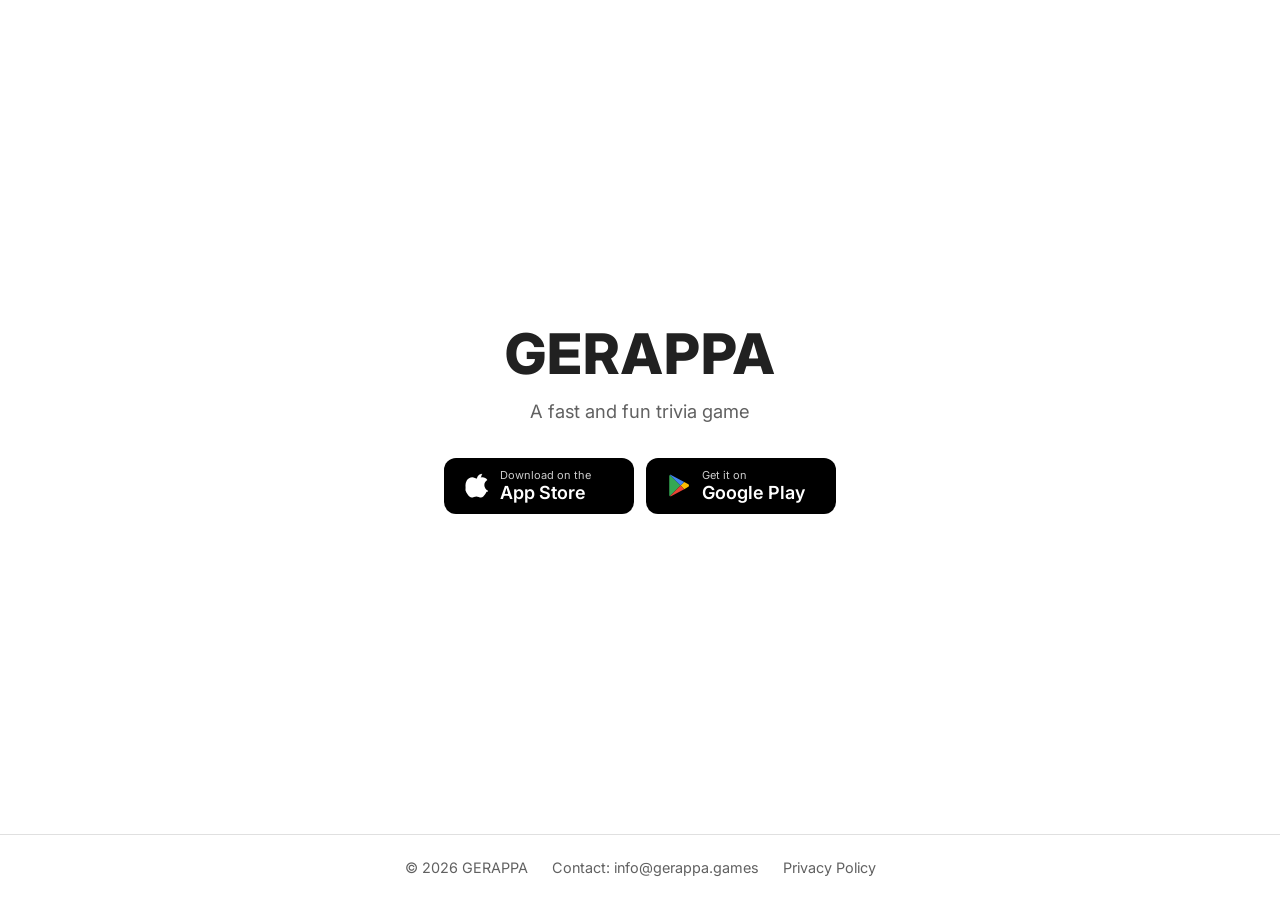
==== commit 70cd5860: "Simplify home page and add store download links - Minimal page with App Store and Google Play button" ====
--- a/index.html
+++ b/index.html
@@ -3,16 +3,16 @@
 <head>
     <meta charset="UTF-8">
     <meta name="viewport" content="width=device-width, initial-scale=1.0">
-    <meta name="description" content="Gerappa — fun party games to play with friends.">
-    <meta property="og:title" content="Gerappa">
-    <meta property="og:description" content="Fun party games to play with friends.">
+    <meta name="description" content="GERAPPA — a fast and fun trivia game. Download on the App Store and Google Play.">
+    <meta property="og:title" content="GERAPPA">
+    <meta property="og:description" content="A fast and fun trivia game.">
     <meta property="og:type" content="website">
-    <meta property="og:url" content="https://gerappa.games/">
-    <title>Gerappa</title>
+    <meta property="og:url" content="https://www.gerappa.games/">
+    <title>GERAPPA</title>
 
     <link rel="preconnect" href="https://fonts.googleapis.com">
     <link rel="preconnect" href="https://fonts.gstatic.com" crossorigin>
-    <link href="https://fonts.googleapis.com/css2?family=Inter:wght@400;500;600;700;800&display=swap" rel="stylesheet">
+    <link href="https://fonts.googleapis.com/css2?family=Inter:wght@400;500;600;800&display=swap" rel="stylesheet">
 
     <style>
         * {
@@ -23,19 +23,14 @@
 
         :root {
             --primary-color: #1E88E5;
-            --hover-color: #1976D2;
-            --primary-soft: #E3F2FD;
             --text-color: #212121;
             --text-secondary: #616161;
             --bg-color: #FFFFFF;
-            --bg-soft: #F7F9FC;
             --border-color: #E0E0E0;
-            --transition: all 0.3s ease;
         }
 
         body {
             font-family: 'Inter', -apple-system, BlinkMacSystemFont, 'Segoe UI', Roboto, sans-serif;
-            line-height: 1.6;
             color: var(--text-color);
             background-color: var(--bg-color);
             min-height: 100vh;
@@ -43,206 +38,86 @@
             flex-direction: column;
         }
 
-        a {
-            color: inherit;
-        }
-
-        /* Header */
-        header {
-            max-width: 1000px;
-            width: 100%;
-            margin: 0 auto;
-            padding: 20px;
-            display: flex;
+        main {
+            flex: 1;
+            display: flex;
+            flex-direction: column;
             align-items: center;
-            justify-content: space-between;
-            gap: 16px;
-        }
-
-        .brand {
+            justify-content: center;
+            text-align: center;
+            padding: 48px 16px;
+        }
+
+        h1 {
+            font-size: 3.5em;
+            font-weight: 800;
+            letter-spacing: 0.02em;
+            margin-bottom: 12px;
+        }
+
+        .tagline {
+            font-size: 1.15em;
+            color: var(--text-secondary);
+            margin-bottom: 36px;
+        }
+
+        .stores {
+            display: flex;
+            gap: 12px;
+            flex-wrap: wrap;
+            justify-content: center;
+        }
+
+        .store {
             display: flex;
             align-items: center;
             gap: 10px;
-            font-weight: 800;
-            font-size: 1.25em;
+            min-width: 190px;
+            padding: 10px 20px;
+            border-radius: 12px;
+            background: #000000;
+            color: #FFFFFF;
             text-decoration: none;
-        }
-
-        .logo {
-            width: 36px;
-            height: 36px;
-            border-radius: 10px;
-            background: linear-gradient(135deg, #42A5F5, #1565C0);
-            color: #FFFFFF;
-            display: grid;
-            place-items: center;
-            font-weight: 800;
+            text-align: left;
+            transition: opacity 0.2s ease;
+        }
+
+        .store:hover {
+            opacity: 0.85;
+        }
+
+        .store svg {
+            width: 26px;
+            height: 26px;
+            flex-shrink: 0;
+        }
+
+        .store small {
+            display: block;
+            font-size: 11px;
+            opacity: 0.8;
+        }
+
+        .store strong {
+            display: block;
             font-size: 18px;
-        }
-
-        .lang-switch {
-            display: flex;
-            border: 2px solid var(--border-color);
-            border-radius: 8px;
-            overflow: hidden;
-        }
-
-        .lang-switch button {
-            border: none;
-            background: var(--bg-color);
-            padding: 8px 12px;
-            font: inherit;
-            font-size: 13px;
             font-weight: 600;
-            color: var(--text-secondary);
-            cursor: pointer;
-            transition: var(--transition);
-        }
-
-        .lang-switch button + button {
-            border-left: 1px solid var(--border-color);
-        }
-
-        .lang-switch button:hover {
-            color: var(--primary-color);
-        }
-
-        .lang-switch button.active {
-            background: var(--primary-soft);
-            color: var(--primary-color);
-        }
-
-        /* Hero */
-        main {
-            flex: 1;
-        }
-
-        .hero {
-            max-width: 1000px;
-            margin: 0 auto;
-            padding: 72px 20px 56px;
-            text-align: center;
-        }
-
-        .hero .logo {
-            width: 88px;
-            height: 88px;
-            border-radius: 24px;
-            font-size: 44px;
-            margin: 0 auto 28px;
-            box-shadow: 0 12px 32px rgba(30, 136, 229, 0.3);
-        }
-
-        h1 {
-            font-size: 3em;
-            font-weight: 800;
-            line-height: 1.15;
-            letter-spacing: -0.02em;
-            margin-bottom: 16px;
-        }
-
-        .lead {
-            font-size: 1.2em;
-            color: var(--text-secondary);
-            max-width: 560px;
-            margin: 0 auto 32px;
-        }
-
-        .actions {
-            display: flex;
-            gap: 12px;
+            line-height: 1.2;
+        }
+
+        footer {
+            border-top: 1px solid var(--border-color);
+            padding: 24px 16px;
+            display: flex;
             justify-content: center;
-            flex-wrap: wrap;
-        }
-
-        .btn {
-            display: inline-block;
-            padding: 12px 22px;
-            border-radius: 10px;
-            font-weight: 600;
-            text-decoration: none;
-            transition: var(--transition);
-            border: 2px solid var(--primary-color);
-        }
-
-        .btn-primary {
-            background: var(--primary-color);
-            color: #FFFFFF;
-        }
-
-        .btn-primary:hover {
-            background: var(--hover-color);
-            border-color: var(--hover-color);
-        }
-
-        .btn-outline {
-            color: var(--primary-color);
-        }
-
-        .btn-outline:hover {
-            background: var(--primary-soft);
-        }
-
-        /* Features */
-        .features {
-            background: var(--bg-soft);
-            border-top: 1px solid var(--border-color);
-            border-bottom: 1px solid var(--border-color);
-        }
-
-        .features-inner {
-            max-width: 1000px;
-            margin: 0 auto;
-            padding: 56px 20px;
-            display: grid;
-            grid-template-columns: repeat(3, 1fr);
-            gap: 20px;
-        }
-
-        .card {
-            background: var(--bg-color);
-            border: 1px solid var(--border-color);
-            border-radius: 14px;
-            padding: 24px;
-        }
-
-        .card .icon {
-            font-size: 28px;
-            line-height: 1;
-            margin-bottom: 14px;
-        }
-
-        .card h2 {
-            font-size: 1.15em;
-            font-weight: 700;
-            margin-bottom: 6px;
-        }
-
-        .card p {
-            color: var(--text-secondary);
-            font-size: 0.95em;
-        }
-
-        /* Footer */
-        footer {
-            max-width: 1000px;
-            width: 100%;
-            margin: 0 auto;
-            padding: 28px 20px;
-            display: flex;
-            justify-content: space-between;
-            gap: 12px;
+            gap: 8px 24px;
             flex-wrap: wrap;
             color: var(--text-secondary);
             font-size: 0.9em;
         }
 
-        footer nav {
-            display: flex;
-            gap: 20px;
-        }
-
         footer a {
+            color: inherit;
             text-decoration: none;
         }
 
@@ -250,160 +125,80 @@
             color: var(--primary-color);
         }
 
-        @media (max-width: 768px) {
-            .features-inner {
-                grid-template-columns: 1fr;
+        @media (max-width: 480px) {
+            h1 {
+                font-size: 2.6em;
             }
 
-            h1 {
-                font-size: 2.2em;
-            }
-
-            .hero {
-                padding: 48px 16px 40px;
-            }
-
-            .lead {
-                font-size: 1.05em;
-            }
-        }
-
-        @media (max-width: 480px) {
-            header,
-            footer {
-                padding-left: 16px;
-                padding-right: 16px;
-            }
-
-            .actions .btn {
+            .store {
                 width: 100%;
+                max-width: 280px;
             }
         }
     </style>
 </head>
 <body>
-    <header>
-        <a class="brand" href="/">
-            <span class="logo" aria-hidden="true">G</span>
-            <span>Gerappa</span>
-        </a>
-        <div class="lang-switch" role="group" aria-label="Language">
-            <button type="button" data-set-lang="ka">ქარ</button>
-            <button type="button" data-set-lang="en">EN</button>
-            <button type="button" data-set-lang="ru">RU</button>
+    <main>
+        <h1>GERAPPA</h1>
+        <p class="tagline" data-i18n="tagline">A fast and fun trivia game</p>
+
+        <div class="stores">
+            <a class="store" href="https://apps.apple.com/app/gerappa/id6758739456" target="_blank" rel="noopener noreferrer">
+                <svg viewBox="0 0 24 24" fill="currentColor" aria-hidden="true"><path d="M16.37 1.43c0 1.14-.42 2.2-1.25 3.07-.89.93-1.96 1.47-3.13 1.38a3.2 3.2 0 0 1-.02-.42c0-1.1.48-2.27 1.33-3.15.42-.44.96-.8 1.6-1.1.65-.29 1.26-.45 1.83-.48.02.24.04.47.04.7zm4.46 15.86c-.37.86-.81 1.65-1.32 2.37-.69.99-1.26 1.67-1.7 2.05-.68.62-1.4.95-2.18.97-.56 0-1.24-.16-2.03-.48-.79-.32-1.52-.48-2.18-.48-.7 0-1.44.16-2.24.48-.8.32-1.44.49-1.93.51-.75.03-1.49-.3-2.23-1-.48-.41-1.07-1.12-1.79-2.13-.76-1.07-1.39-2.31-1.88-3.73C1.62 14.33 1.36 12.85 1.36 11.4c0-1.65.36-3.08 1.07-4.28a6.3 6.3 0 0 1 2.25-2.28 6.04 6.04 0 0 1 3.04-.86c.6 0 1.38.18 2.35.54.97.37 1.59.55 1.86.55.2 0 .9-.22 2.08-.65 1.12-.4 2.07-.57 2.84-.5 2.1.17 3.68 1 4.72 2.5-1.88 1.14-2.81 2.73-2.79 4.77.02 1.59.59 2.91 1.72 3.96.51.49 1.08.86 1.71 1.12-.14.4-.28.78-.43 1.15z"/></svg>
+                <span><small data-i18n="appStoreSmall">Download on the</small><strong>App Store</strong></span>
+            </a>
+            <a class="store" href="https://play.google.com/store/apps/details?id=com.georgiangames.app" target="_blank" rel="noopener noreferrer">
+                <svg viewBox="0 0 24 24" aria-hidden="true"><path fill="#34A853" d="M3.6 1.8 13.4 11.6 3.6 21.4c-.36-.2-.6-.6-.6-1.07V2.87c0-.47.24-.87.6-1.07z"/><path fill="#FBBC04" d="m16.8 8.2-3.4 3.4 3.4 3.4 3.85-2.2c.75-.43.75-1.97 0-2.4L16.8 8.2z"/><path fill="#EA4335" d="M13.4 11.6 3.6 21.4c.3.17.68.18 1.04-.02L16.8 15 13.4 11.6z"/><path fill="#4285F4" d="M3.6 1.8c.3-.17.68-.18 1.04.02L16.8 8.2l-3.4 3.4L3.6 1.8z"/></svg>
+                <span><small data-i18n="playSmall">Get it on</small><strong>Google Play</strong></span>
+            </a>
         </div>
-    </header>
-
-    <main>
-        <section class="hero">
-            <div class="logo" aria-hidden="true">G</div>
-            <h1 data-i18n="title">Party games for friends</h1>
-            <p class="lead" data-i18n="lead">Gerappa is a collection of fun games to play together with your friends.</p>
-            <div class="actions">
-                <a class="btn btn-primary" href="/privacy" data-i18n="privacy">Privacy Policy</a>
-                <a class="btn btn-outline" href="mailto:maingamedevgeo@gmail.com" data-i18n="contact">Contact us</a>
-            </div>
-        </section>
-
-        <section class="features">
-            <div class="features-inner">
-                <div class="card">
-                    <div class="icon" aria-hidden="true">🎭</div>
-                    <h2 data-i18n="mafiaTitle">Mafia</h2>
-                    <p data-i18n="mafiaText">The classic game of finding out who the mafia is, with optional voice messages.</p>
-                </div>
-                <div class="card">
-                    <div class="icon" aria-hidden="true">🔄</div>
-                    <h2 data-i18n="reverseTitle">Reverse Audio</h2>
-                    <p data-i18n="reverseText">Record a phrase, listen to it backwards and try to guess the original.</p>
-                </div>
-                <div class="card">
-                    <div class="icon" aria-hidden="true">🔒</div>
-                    <h2 data-i18n="safeTitle">Your privacy</h2>
-                    <p data-i18n="safeText">Audio recordings stay on your device and are never uploaded to our servers.</p>
-                </div>
-            </div>
-        </section>
     </main>
 
     <footer>
-        <span>© 2026 Gerappa</span>
-        <nav>
-            <a href="/privacy" data-i18n="privacy">Privacy Policy</a>
-            <a href="mailto:maingamedevgeo@gmail.com">maingamedevgeo@gmail.com</a>
-        </nav>
+        <span>© 2026 GERAPPA</span>
+        <span><span data-i18n="contact">Contact</span>: <a href="mailto:info@gerappa.games">info@gerappa.games</a></span>
+        <a href="/privacy" data-i18n="privacy">Privacy Policy</a>
     </footer>
 
     <script>
         const translations = {
             en: {
-                title: 'Party games for friends',
-                lead: 'Gerappa is a collection of fun games to play together with your friends.',
-                privacy: 'Privacy Policy',
-                contact: 'Contact us',
-                mafiaTitle: 'Mafia',
-                mafiaText: 'The classic game of finding out who the mafia is, with optional voice messages.',
-                reverseTitle: 'Reverse Audio',
-                reverseText: 'Record a phrase, listen to it backwards and try to guess the original.',
-                safeTitle: 'Your privacy',
-                safeText: 'Audio recordings stay on your device and are never uploaded to our servers.'
+                tagline: 'A fast and fun trivia game',
+                appStoreSmall: 'Download on the',
+                playSmall: 'Get it on',
+                contact: 'Contact',
+                privacy: 'Privacy Policy'
             },
             ka: {
-                title: 'სახალისო თამაშები მეგობრებისთვის',
-                lead: 'Gerappa არის სახალისო თამაშების კოლექცია მეგობრებთან ერთად სათამაშოდ.',
-                privacy: 'კონფიდენციალურობის პოლიტიკა',
-                contact: 'დაგვიკავშირდით',
-                mafiaTitle: 'მაფია',
-                mafiaText: 'კლასიკური თამაში, სადაც უნდა გამოიცნოთ, ვინ არის მაფია. ხმოვანი შეტყობინებებით.',
-                reverseTitle: 'Reverse Audio',
-                reverseText: 'ჩაწერე ფრაზა, მოუსმინე უკუღმა და გამოიცანი, რა იყო თავდაპირველად.',
-                safeTitle: 'შენი კონფიდენციალურობა',
-                safeText: 'აუდიო ჩანაწერები რჩება მხოლოდ შენს მოწყობილობაზე და სერვერზე არ იტვირთება.'
+                tagline: 'სწრაფი და სახალისო ვიქტორინა',
+                appStoreSmall: 'ჩამოტვირთე',
+                playSmall: 'ჩამოტვირთე',
+                contact: 'კონტაქტი',
+                privacy: 'კონფიდენციალურობის პოლიტიკა'
             },
             ru: {
-                title: 'Весёлые игры для друзей',
-                lead: 'Gerappa — это сборник весёлых игр, в которые можно играть вместе с друзьями.',
-                privacy: 'Политика конфиденциальности',
-                contact: 'Связаться с нами',
-                mafiaTitle: 'Мафия',
-                mafiaText: 'Классическая игра, в которой нужно вычислить мафию. С голосовыми сообщениями.',
-                reverseTitle: 'Reverse Audio',
-                reverseText: 'Запиши фразу, послушай её задом наперёд и угадай оригинал.',
-                safeTitle: 'Ваша конфиденциальность',
-                safeText: 'Аудиозаписи остаются только на вашем устройстве и не загружаются на наши серверы.'
+                tagline: 'Быстрая и весёлая викторина',
+                appStoreSmall: 'Загрузите в',
+                playSmall: 'Доступно в',
+                contact: 'Контакты',
+                privacy: 'Политика конфиденциальности'
             }
         };
 
-        // Shared with the privacy page so the chosen language carries over
-        const storageKey = 'privacyPolicyLang';
-
-        function detectLanguage() {
-            try {
-                const saved = localStorage.getItem(storageKey);
-                if (translations[saved]) return saved;
-            } catch (e) {}
-            const browser = (navigator.language || 'en').slice(0, 2);
-            return translations[browser] ? browser : 'en';
-        }
-
-        function setLanguage(lang) {
+        // Same key as the privacy page, so a language picked there is reused here
+        let lang;
+        try {
+            lang = localStorage.getItem('privacyPolicyLang');
+        } catch (e) {}
+        if (!translations[lang]) {
+            lang = (navigator.language || 'en').slice(0, 2);
+        }
+        if (translations[lang]) {
+            document.documentElement.lang = lang;
             document.querySelectorAll('[data-i18n]').forEach(el => {
                 el.textContent = translations[lang][el.getAttribute('data-i18n')];
             });
-            document.querySelectorAll('[data-set-lang]').forEach(btn => {
-                btn.classList.toggle('active', btn.getAttribute('data-set-lang') === lang);
-            });
-            document.documentElement.lang = lang;
-            try {
-                localStorage.setItem(storageKey, lang);
-            } catch (e) {}
-        }
-
-        document.querySelectorAll('[data-set-lang]').forEach(btn => {
-            btn.addEventListener('click', () => setLanguage(btn.getAttribute('data-set-lang')));
-        });
-
-        setLanguage(detectLanguage());
+        }
     </script>
 </body>
 </html>
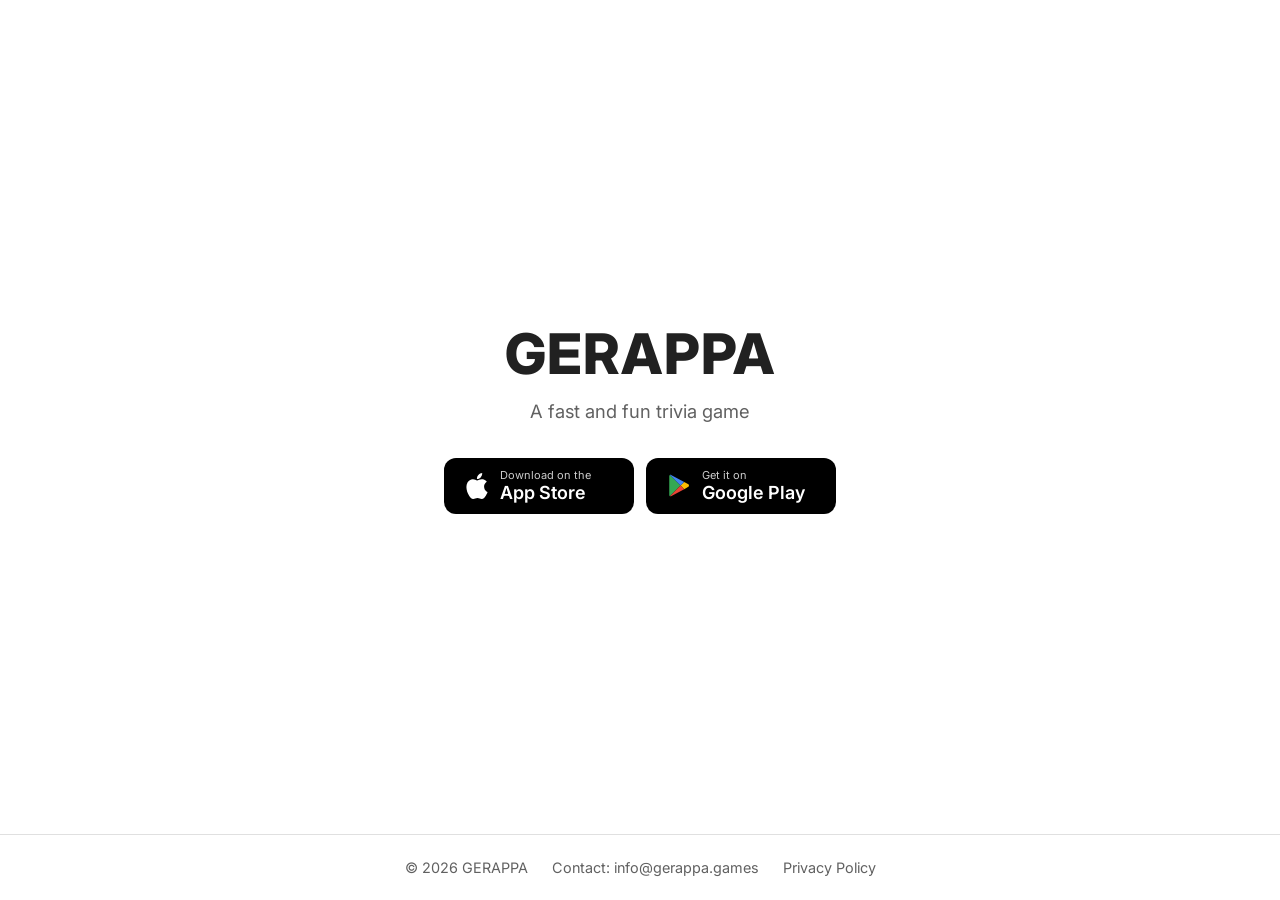
==== commit cfdacfba: "Fix Apple logo on App Store button Co-Authored-By: Claude Opus 5.5 <noreply@anthropic.com>" ====
--- a/index.html
+++ b/index.html
@@ -144,7 +144,7 @@
 
         <div class="stores">
             <a class="store" href="https://apps.apple.com/app/gerappa/id6758739456" target="_blank" rel="noopener noreferrer">
-                <svg viewBox="0 0 24 24" fill="currentColor" aria-hidden="true"><path d="M16.37 1.43c0 1.14-.42 2.2-1.25 3.07-.89.93-1.96 1.47-3.13 1.38a3.2 3.2 0 0 1-.02-.42c0-1.1.48-2.27 1.33-3.15.42-.44.96-.8 1.6-1.1.65-.29 1.26-.45 1.83-.48.02.24.04.47.04.7zm4.46 15.86c-.37.86-.81 1.65-1.32 2.37-.69.99-1.26 1.67-1.7 2.05-.68.62-1.4.95-2.18.97-.56 0-1.24-.16-2.03-.48-.79-.32-1.52-.48-2.18-.48-.7 0-1.44.16-2.24.48-.8.32-1.44.49-1.93.51-.75.03-1.49-.3-2.23-1-.48-.41-1.07-1.12-1.79-2.13-.76-1.07-1.39-2.31-1.88-3.73C1.62 14.33 1.36 12.85 1.36 11.4c0-1.65.36-3.08 1.07-4.28a6.3 6.3 0 0 1 2.25-2.28 6.04 6.04 0 0 1 3.04-.86c.6 0 1.38.18 2.35.54.97.37 1.59.55 1.86.55.2 0 .9-.22 2.08-.65 1.12-.4 2.07-.57 2.84-.5 2.1.17 3.68 1 4.72 2.5-1.88 1.14-2.81 2.73-2.79 4.77.02 1.59.59 2.91 1.72 3.96.51.49 1.08.86 1.71 1.12-.14.4-.28.78-.43 1.15z"/></svg>
+                <svg viewBox="0 0 24 24" fill="currentColor" aria-hidden="true"><path d="M12.152 6.896c-.948 0-2.415-1.078-3.96-1.04-2.04.027-3.91 1.183-4.961 3.014-2.117 3.675-.546 9.103 1.519 12.09 1.013 1.454 2.208 3.09 3.792 3.039 1.52-.065 2.09-.987 3.935-.987 1.831 0 2.35.987 3.96.948 1.637-.026 2.676-1.48 3.676-2.948 1.156-1.688 1.636-3.325 1.662-3.415-.039-.013-3.182-1.221-3.22-4.857-.026-3.04 2.48-4.494 2.597-4.559-1.429-2.09-3.623-2.324-4.39-2.376-2-.156-3.675 1.09-4.61 1.09zM15.53 3.83c.843-1.012 1.4-2.427 1.245-3.83-1.207.052-2.662.805-3.532 1.818-.78.896-1.454 2.338-1.273 3.714 1.338.104 2.715-.688 3.559-1.701"/></svg>
                 <span><small data-i18n="appStoreSmall">Download on the</small><strong>App Store</strong></span>
             </a>
             <a class="store" href="https://play.google.com/store/apps/details?id=com.georgiangames.app" target="_blank" rel="noopener noreferrer">
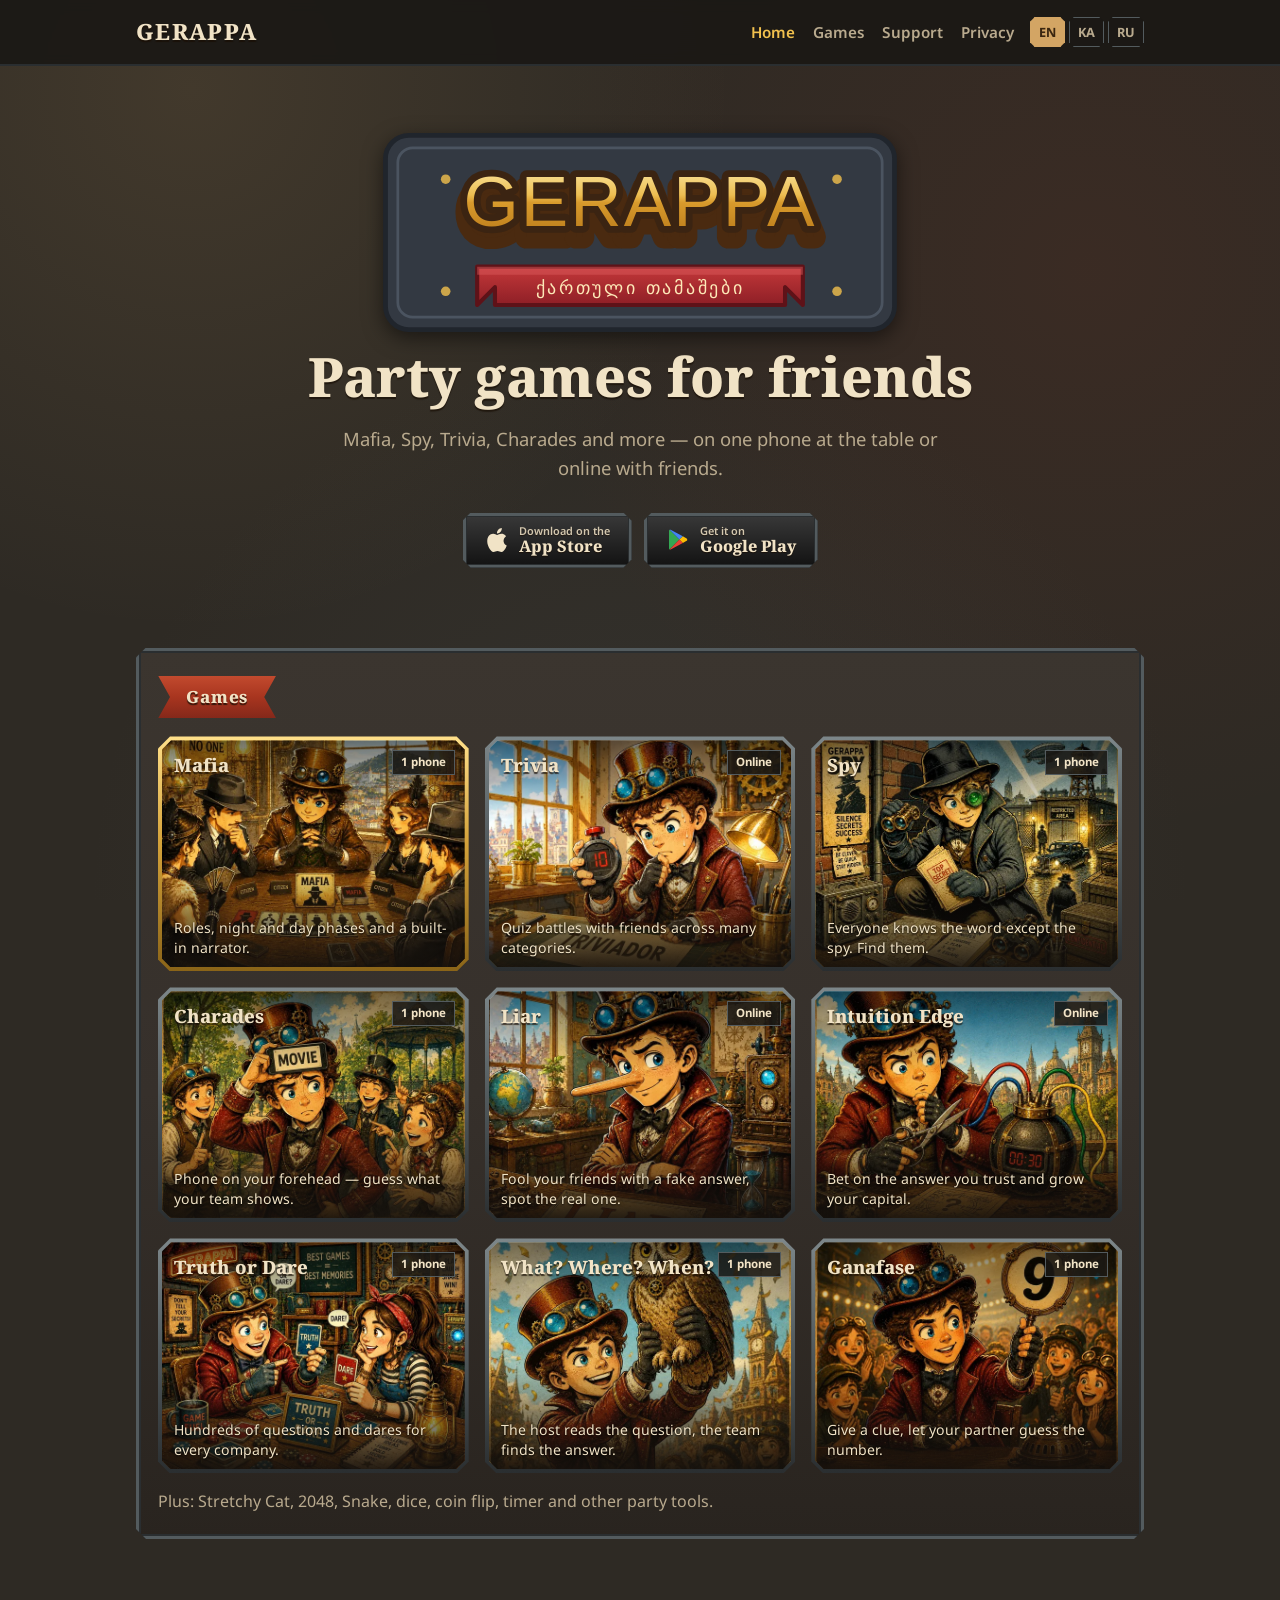
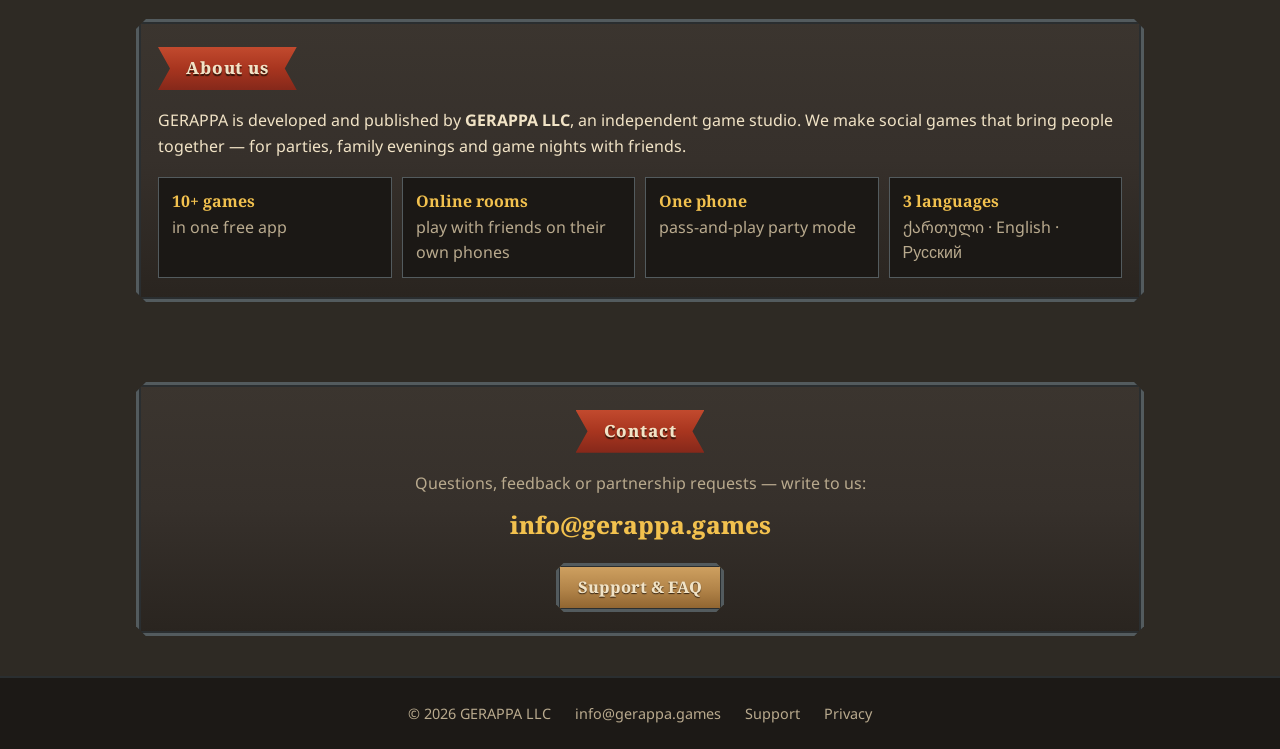
==== commit 62fff626: "Full GERAPPA LLC site: games with artwork, about, contact, support page; Dark Age style; privacy reb" ====
--- a/index.html
+++ b/index.html
@@ -3,202 +3,197 @@
 <head>
     <meta charset="UTF-8">
     <meta name="viewport" content="width=device-width, initial-scale=1.0">
-    <meta name="description" content="GERAPPA — a fast and fun trivia game. Download on the App Store and Google Play.">
-    <meta property="og:title" content="GERAPPA">
-    <meta property="og:description" content="A fast and fun trivia game.">
+    <meta name="description" content="GERAPPA by GERAPPA LLC: party and trivia games for friends — Mafia, Spy, Trivia, Charades and more. Available on the App Store and Google Play.">
+    <meta property="og:title" content="GERAPPA — party games for friends">
+    <meta property="og:description" content="Mafia, Spy, Trivia, Charades and more party games in one app.">
     <meta property="og:type" content="website">
     <meta property="og:url" content="https://www.gerappa.games/">
-    <title>GERAPPA</title>
-
+    <meta property="og:image" content="https://www.gerappa.games/assets/games/mafia.webp">
+    <link rel="icon" href="/assets/logo/gerappa-icon-gold.svg" type="image/svg+xml">
+    <title>GERAPPA — party games for friends</title>
     <link rel="preconnect" href="https://fonts.googleapis.com">
     <link rel="preconnect" href="https://fonts.gstatic.com" crossorigin>
-    <link href="https://fonts.googleapis.com/css2?family=Inter:wght@400;500;600;800&display=swap" rel="stylesheet">
-
-    <style>
-        * {
-            margin: 0;
-            padding: 0;
-            box-sizing: border-box;
-        }
-
-        :root {
-            --primary-color: #1E88E5;
-            --text-color: #212121;
-            --text-secondary: #616161;
-            --bg-color: #FFFFFF;
-            --border-color: #E0E0E0;
-        }
-
-        body {
-            font-family: 'Inter', -apple-system, BlinkMacSystemFont, 'Segoe UI', Roboto, sans-serif;
-            color: var(--text-color);
-            background-color: var(--bg-color);
-            min-height: 100vh;
-            display: flex;
-            flex-direction: column;
-        }
-
-        main {
-            flex: 1;
-            display: flex;
-            flex-direction: column;
-            align-items: center;
-            justify-content: center;
-            text-align: center;
-            padding: 48px 16px;
-        }
-
-        h1 {
-            font-size: 3.5em;
-            font-weight: 800;
-            letter-spacing: 0.02em;
-            margin-bottom: 12px;
-        }
-
-        .tagline {
-            font-size: 1.15em;
-            color: var(--text-secondary);
-            margin-bottom: 36px;
-        }
-
-        .stores {
-            display: flex;
-            gap: 12px;
-            flex-wrap: wrap;
-            justify-content: center;
-        }
-
-        .store {
-            display: flex;
-            align-items: center;
-            gap: 10px;
-            min-width: 190px;
-            padding: 10px 20px;
-            border-radius: 12px;
-            background: #000000;
-            color: #FFFFFF;
-            text-decoration: none;
-            text-align: left;
-            transition: opacity 0.2s ease;
-        }
-
-        .store:hover {
-            opacity: 0.85;
-        }
-
-        .store svg {
-            width: 26px;
-            height: 26px;
-            flex-shrink: 0;
-        }
-
-        .store small {
-            display: block;
-            font-size: 11px;
-            opacity: 0.8;
-        }
-
-        .store strong {
-            display: block;
-            font-size: 18px;
-            font-weight: 600;
-            line-height: 1.2;
-        }
-
-        footer {
-            border-top: 1px solid var(--border-color);
-            padding: 24px 16px;
-            display: flex;
-            justify-content: center;
-            gap: 8px 24px;
-            flex-wrap: wrap;
-            color: var(--text-secondary);
-            font-size: 0.9em;
-        }
-
-        footer a {
-            color: inherit;
-            text-decoration: none;
-        }
-
-        footer a:hover {
-            color: var(--primary-color);
-        }
-
-        @media (max-width: 480px) {
-            h1 {
-                font-size: 2.6em;
-            }
-
-            .store {
-                width: 100%;
-                max-width: 280px;
-            }
-        }
-    </style>
+    <link href="https://fonts.googleapis.com/css2?family=Noto+Sans+Georgian:wght@400;600;700&family=Noto+Serif+Georgian:wght@700;800&display=swap" rel="stylesheet">
+    <link rel="stylesheet" href="/assets/site.css">
 </head>
 <body>
+    <header class="site">
+        <div class="wrap">
+            <a class="brand" href="/">GERAPPA</a>
+            <nav class="links">
+                <a href="/" aria-current="page" data-i18n="navHome">Home</a>
+                <a href="#games" data-i18n="navGames">Games</a>
+                <a href="/support" data-i18n="navSupport">Support</a>
+                <a href="/privacy" data-i18n="navPrivacy">Privacy</a>
+            </nav>
+            <div class="lang" role="group" aria-label="Language">
+                <button type="button" data-lang="en">EN</button>
+                <button type="button" data-lang="ka">KA</button>
+                <button type="button" data-lang="ru">RU</button>
+            </div>
+        </div>
+    </header>
+
     <main>
-        <h1>GERAPPA</h1>
-        <p class="tagline" data-i18n="tagline">A fast and fun trivia game</p>
+        <section class="hero">
+            <div class="wrap">
+                <img class="hero-logo" src="/assets/logo/gerappa-logo.svg" alt="GERAPPA" width="760" height="300">
+                <h1 data-i18n="heroTitle">Party games for friends</h1>
+                <p class="lead" data-i18n="heroLead">Mafia, Spy, Trivia, Charades and more — on one phone at the table or online with friends.</p>
+                <div class="stores">
+                    <a class="btn dark" href="https://apps.apple.com/app/gerappa/id6758739456" target="_blank" rel="noopener noreferrer">
+                        <svg viewBox="0 0 24 24" aria-hidden="true"><path d="M12.152 6.896c-.948 0-2.415-1.078-3.96-1.04-2.04.027-3.91 1.183-4.961 3.014-2.117 3.675-.546 9.103 1.519 12.09 1.013 1.454 2.208 3.09 3.792 3.039 1.52-.065 2.09-.987 3.935-.987 1.831 0 2.35.987 3.96.948 1.637-.026 2.676-1.48 3.676-2.948 1.156-1.688 1.636-3.325 1.662-3.415-.039-.013-3.182-1.221-3.22-4.857-.026-3.04 2.48-4.494 2.597-4.559-1.429-2.09-3.623-2.324-4.39-2.376-2-.156-3.675 1.09-4.61 1.09zM15.53 3.83c.843-1.012 1.4-2.427 1.245-3.83-1.207.052-2.662.805-3.532 1.818-.78.896-1.454 2.338-1.273 3.714 1.338.104 2.715-.688 3.559-1.701"/></svg>
+                        <span><small data-i18n="appStoreSmall">Download on the</small>App Store</span>
+                    </a>
+                    <a class="btn dark" href="https://play.google.com/store/apps/details?id=com.georgiangames.app" target="_blank" rel="noopener noreferrer">
+                        <svg viewBox="0 0 24 24" aria-hidden="true"><path fill="#34A853" d="M3.6 1.8 13.4 11.6 3.6 21.4c-.36-.2-.6-.6-.6-1.07V2.87c0-.47.24-.87.6-1.07z"/><path fill="#FBBC04" d="m16.8 8.2-3.4 3.4 3.4 3.4 3.85-2.2c.75-.43.75-1.970 0-2.4L16.8 8.2z"/><path fill="#EA4335" d="M13.4 11.6 3.6 21.4c.3.17.68.18 1.04-.02L16.8 15 13.4 11.6z"/><path fill="#4285F4" d="M3.6 1.8c.3-.17.68-.18 1.04.02L16.8 8.2l-3.4 3.4L3.6 1.8z"/></svg>
+                        <span><small data-i18n="playSmall">Get it on</small>Google Play</span>
+                    </a>
+                </div>
+            </div>
+        </section>
 
-        <div class="stores">
-            <a class="store" href="https://apps.apple.com/app/gerappa/id6758739456" target="_blank" rel="noopener noreferrer">
-                <svg viewBox="0 0 24 24" fill="currentColor" aria-hidden="true"><path d="M12.152 6.896c-.948 0-2.415-1.078-3.96-1.04-2.04.027-3.91 1.183-4.961 3.014-2.117 3.675-.546 9.103 1.519 12.09 1.013 1.454 2.208 3.09 3.792 3.039 1.52-.065 2.09-.987 3.935-.987 1.831 0 2.35.987 3.96.948 1.637-.026 2.676-1.48 3.676-2.948 1.156-1.688 1.636-3.325 1.662-3.415-.039-.013-3.182-1.221-3.22-4.857-.026-3.04 2.48-4.494 2.597-4.559-1.429-2.09-3.623-2.324-4.39-2.376-2-.156-3.675 1.09-4.61 1.09zM15.53 3.83c.843-1.012 1.4-2.427 1.245-3.83-1.207.052-2.662.805-3.532 1.818-.78.896-1.454 2.338-1.273 3.714 1.338.104 2.715-.688 3.559-1.701"/></svg>
-                <span><small data-i18n="appStoreSmall">Download on the</small><strong>App Store</strong></span>
-            </a>
-            <a class="store" href="https://play.google.com/store/apps/details?id=com.georgiangames.app" target="_blank" rel="noopener noreferrer">
-                <svg viewBox="0 0 24 24" aria-hidden="true"><path fill="#34A853" d="M3.6 1.8 13.4 11.6 3.6 21.4c-.36-.2-.6-.6-.6-1.07V2.87c0-.47.24-.87.6-1.07z"/><path fill="#FBBC04" d="m16.8 8.2-3.4 3.4 3.4 3.4 3.85-2.2c.75-.43.75-1.97 0-2.4L16.8 8.2z"/><path fill="#EA4335" d="M13.4 11.6 3.6 21.4c.3.17.68.18 1.04-.02L16.8 15 13.4 11.6z"/><path fill="#4285F4" d="M3.6 1.8c.3-.17.68-.18 1.04.02L16.8 8.2l-3.4 3.4L3.6 1.8z"/></svg>
-                <span><small data-i18n="playSmall">Get it on</small><strong>Google Play</strong></span>
-            </a>
-        </div>
+        <section id="games">
+            <div class="wrap">
+                <div class="panel">
+                    <div class="ribbon" data-i18n="gamesTitle">Games</div>
+                    <div class="games">
+                        <div class="game featured"><div class="game-inner"><img src="/assets/games/mafia.webp" alt="" loading="lazy"><div class="shade"></div><h3 data-i18n="g1t">Mafia</h3><span class="tag" data-i18n="tagPhone">1 phone</span><p data-i18n="g1d">Roles, night and day phases and a built-in narrator.</p></div></div>
+                        <div class="game"><div class="game-inner"><img src="/assets/games/trivia.webp" alt="" loading="lazy"><div class="shade"></div><h3 data-i18n="g3t">Trivia</h3><span class="tag" data-i18n="tagOnline">Online</span><p data-i18n="g3d">Quiz battles with friends across many categories.</p></div></div>
+                        <div class="game"><div class="game-inner"><img src="/assets/games/spy.webp" alt="" loading="lazy"><div class="shade"></div><h3 data-i18n="g2t">Spy</h3><span class="tag" data-i18n="tagPhone">1 phone</span><p data-i18n="g2d">Everyone knows the word except the spy. Find them.</p></div></div>
+                        <div class="game"><div class="game-inner"><img src="/assets/games/sharadebi.webp" alt="" loading="lazy"><div class="shade"></div><h3 data-i18n="g4t">Charades</h3><span class="tag" data-i18n="tagPhone">1 phone</span><p data-i18n="g4d">Phone on your forehead — guess what your team shows.</p></div></div>
+                        <div class="game"><div class="game-inner"><img src="/assets/games/liar.webp" alt="" loading="lazy"><div class="shade"></div><h3 data-i18n="g5t">Liar</h3><span class="tag" data-i18n="tagOnline">Online</span><p data-i18n="g5d">Fool your friends with a fake answer, spot the real one.</p></div></div>
+                        <div class="game"><div class="game-inner"><img src="/assets/games/intuition_edge.webp" alt="" loading="lazy"><div class="shade"></div><h3 data-i18n="g6t">Intuition Edge</h3><span class="tag" data-i18n="tagOnline">Online</span><p data-i18n="g6d">Bet on the answer you trust and grow your capital.</p></div></div>
+                        <div class="game"><div class="game-inner"><img src="/assets/games/truth_or_dare.webp" alt="" loading="lazy"><div class="shade"></div><h3 data-i18n="g7t">Truth or Dare</h3><span class="tag" data-i18n="tagPhone">1 phone</span><p data-i18n="g7d">Hundreds of questions and dares for every company.</p></div></div>
+                        <div class="game"><div class="game-inner"><img src="/assets/games/ra-sad-rodis.webp" alt="" loading="lazy"><div class="shade"></div><h3 data-i18n="g8t">What? Where? When?</h3><span class="tag" data-i18n="tagPhone">1 phone</span><p data-i18n="g8d">The host reads the question, the team finds the answer.</p></div></div>
+                        <div class="game"><div class="game-inner"><img src="/assets/games/ganafase.webp" alt="" loading="lazy"><div class="shade"></div><h3 data-i18n="g9t">Ganafase</h3><span class="tag" data-i18n="tagPhone">1 phone</span><p data-i18n="g9d">Give a clue, let your partner guess the number.</p></div></div>
+                    </div>
+                    <p class="muted more" data-i18n="moreGames">Plus: Stretchy Cat, 2048, Snake, dice, coin flip, timer and other party tools.</p>
+                </div>
+            </div>
+        </section>
+
+        <section id="about">
+            <div class="wrap">
+                <div class="panel">
+                    <div class="ribbon" data-i18n="aboutTitle">About us</div>
+                    <p data-i18n="aboutText">GERAPPA is developed and published by <b>GERAPPA LLC</b>, an independent game studio. We make social games that bring people together — for parties, family evenings and game nights with friends.</p>
+                    <div class="facts">
+                        <div class="fact"><b data-i18n="fact1Title">10+ games</b><span class="muted" data-i18n="fact1Text">in one free app</span></div>
+                        <div class="fact"><b data-i18n="fact2Title">Online rooms</b><span class="muted" data-i18n="fact2Text">play with friends on their own phones</span></div>
+                        <div class="fact"><b data-i18n="fact3Title">One phone</b><span class="muted" data-i18n="fact3Text">pass-and-play party mode</span></div>
+                        <div class="fact"><b data-i18n="fact4Title">3 languages</b><span class="muted">ქართული · English · Русский</span></div>
+                    </div>
+                </div>
+            </div>
+        </section>
+
+        <section id="contact">
+            <div class="wrap">
+                <div class="panel contact-box">
+                    <div class="ribbon" data-i18n="contactTitle">Contact</div>
+                    <p class="muted" data-i18n="contactText">Questions, feedback or partnership requests — write to us:</p>
+                    <p style="margin: 10px 0 18px"><a class="email" href="mailto:info@gerappa.games">info@gerappa.games</a></p>
+                    <a class="btn" href="/support" data-i18n="contactBtn">Support &amp; FAQ</a>
+                </div>
+            </div>
+        </section>
     </main>
 
-    <footer>
-        <span>© 2026 GERAPPA</span>
-        <span><span data-i18n="contact">Contact</span>: <a href="mailto:info@gerappa.games">info@gerappa.games</a></span>
-        <a href="/privacy" data-i18n="privacy">Privacy Policy</a>
+    <footer class="site">
+        <div class="wrap">
+            <span>© 2026 GERAPPA LLC</span>
+            <a href="mailto:info@gerappa.games">info@gerappa.games</a>
+            <a href="/support" data-i18n="navSupport">Support</a>
+            <a href="/privacy" data-i18n="navPrivacy">Privacy</a>
+        </div>
     </footer>
 
     <script>
-        const translations = {
+        window.T = {
             en: {
-                tagline: 'A fast and fun trivia game',
-                appStoreSmall: 'Download on the',
-                playSmall: 'Get it on',
-                contact: 'Contact',
-                privacy: 'Privacy Policy'
+                _title: 'GERAPPA — party games for friends',
+                navHome: 'Home', navGames: 'Games', navSupport: 'Support', navPrivacy: 'Privacy',
+                heroTitle: 'Party games for friends',
+                heroLead: 'Mafia, Spy, Trivia, Charades and more — on one phone at the table or online with friends.',
+                appStoreSmall: 'Download on the', playSmall: 'Get it on',
+                gamesTitle: 'Games', tagOnline: 'Online', tagPhone: '1 phone',
+                g1t: 'Mafia', g1d: 'Roles, night and day phases and a built-in narrator.',
+                g2t: 'Spy', g2d: 'Everyone knows the word except the spy. Find them.',
+                g3t: 'Trivia', g3d: 'Quiz battles with friends across many categories.',
+                g4t: 'Charades', g4d: 'Phone on your forehead — guess what your team shows.',
+                g5t: 'Liar', g5d: 'Fool your friends with a fake answer, spot the real one.',
+                g6t: 'Intuition Edge', g6d: 'Bet on the answer you trust and grow your capital.',
+                g7t: 'Truth or Dare', g7d: 'Hundreds of questions and dares for every company.',
+                g8t: 'What? Where? When?', g8d: 'The host reads the question, the team finds the answer.',
+                g9t: 'Ganafase', g9d: 'Give a clue, let your partner guess the number.',
+                moreGames: 'Plus: Stretchy Cat, 2048, Snake, dice, coin flip, timer and other party tools.',
+                aboutTitle: 'About us',
+                aboutText: 'GERAPPA is developed and published by <b>GERAPPA LLC</b>, an independent game studio. We make social games that bring people together — for parties, family evenings and game nights with friends.',
+                fact1Title: '10+ games', fact1Text: 'in one free app',
+                fact2Title: 'Online rooms', fact2Text: 'play with friends on their own phones',
+                fact3Title: 'One phone', fact3Text: 'pass-and-play party mode',
+                fact4Title: '3 languages',
+                contactTitle: 'Contact',
+                contactText: 'Questions, feedback or partnership requests — write to us:',
+                contactBtn: 'Support &amp; FAQ'
             },
             ka: {
-                tagline: 'სწრაფი და სახალისო ვიქტორინა',
-                appStoreSmall: 'ჩამოტვირთე',
-                playSmall: 'ჩამოტვირთე',
-                contact: 'კონტაქტი',
-                privacy: 'კონფიდენციალურობის პოლიტიკა'
+                _title: 'GERAPPA — თამაშები მეგობრებისთვის',
+                navHome: 'მთავარი', navGames: 'თამაშები', navSupport: 'დახმარება', navPrivacy: 'კონფიდენციალურობა',
+                heroTitle: 'თამაშები მეგობრებისთვის',
+                heroLead: 'მაფია, ჯაშუში, ვიქტორინა, შარადები და სხვა — ერთ ტელეფონზე მაგიდასთან ან ონლაინ მეგობრებთან ერთად.',
+                appStoreSmall: 'ჩამოტვირთე', playSmall: 'ჩამოტვირთე',
+                gamesTitle: 'თამაშები', tagOnline: 'ონლაინ', tagPhone: '1 ტელეფონი',
+                g1t: 'მაფია', g1d: 'როლები, ღამისა და დღის ფაზები და ჩაშენებული წამყვანი.',
+                g2t: 'ჯაშუში', g2d: 'სიტყვა ყველამ იცის, გარდა ჯაშუშისა. იპოვე ის.',
+                g3t: 'ვიქტორინა', g3d: 'ვიქტორინის ბრძოლები მეგობრებთან, ბევრ კატეგორიაში.',
+                g4t: 'შარადები', g4d: 'ტელეფონი შუბლზე — გამოიცანი, რას გიხსნის გუნდი.',
+                g5t: 'მატყუარა', g5d: 'მოატყუე მეგობრები ყალბი პასუხით და იპოვე ნამდვილი.',
+                g6t: 'ინტუიციის ზღვარი', g6d: 'დადე ფსონი პასუხზე, რომელიც გჯერა, და გაზარდე კაპიტალი.',
+                g7t: 'სიმართლე თუ მოქმედება', g7d: 'ასობით კითხვა და დავალება ნებისმიერი კომპანიისთვის.',
+                g8t: 'რა? სად? როდის?', g8d: 'წამყვანი კითხულობს კითხვას, გუნდი პასუხს ეძებს.',
+                g9t: 'განაფასე', g9d: 'მიეცი მინიშნება და პარტნიორმა რიცხვი გამოიცნოს.',
+                moreGames: 'ასევე: Stretchy Cat, 2048, გველი, კამათელი, მონეტა, ტაიმერი და სხვა.',
+                aboutTitle: 'ჩვენ შესახებ',
+                aboutText: 'GERAPPA-ს ქმნის და ავრცელებს <b>GERAPPA LLC</b> — დამოუკიდებელი თამაშების სტუდია. ვქმნით სოციალურ თამაშებს, რომლებიც ადამიანებს აერთიანებს — წვეულებებისთვის, ოჯახური საღამოებისთვის და მეგობრებთან თამაშისთვის.',
+                fact1Title: '10+ თამაში', fact1Text: 'ერთ უფასო აპლიკაციაში',
+                fact2Title: 'ონლაინ ოთახები', fact2Text: 'ითამაშე მეგობრებთან, თითოეული თავის ტელეფონზე',
+                fact3Title: 'ერთი ტელეფონი', fact3Text: 'გადაეცი ტელეფონი და ითამაშე',
+                fact4Title: '3 ენა',
+                contactTitle: 'კონტაქტი',
+                contactText: 'კითხვები, შენიშვნები ან თანამშრომლობა — მოგვწერე:',
+                contactBtn: 'დახმარება და კითხვები'
             },
             ru: {
-                tagline: 'Быстрая и весёлая викторина',
-                appStoreSmall: 'Загрузите в',
-                playSmall: 'Доступно в',
-                contact: 'Контакты',
-                privacy: 'Политика конфиденциальности'
+                _title: 'GERAPPA — игры для друзей',
+                navHome: 'Главная', navGames: 'Игры', navSupport: 'Поддержка', navPrivacy: 'Конфиденциальность',
+                heroTitle: 'Игры для компании друзей',
+                heroLead: 'Мафия, Шпион, Викторина, Шарады и другие — на одном телефоне за столом или онлайн с друзьями.',
+                appStoreSmall: 'Загрузите в', playSmall: 'Доступно в',
+                gamesTitle: 'Игры', tagOnline: 'Онлайн', tagPhone: '1 телефон',
+                g1t: 'Мафия', g1d: 'Роли, ночные и дневные фазы и встроенный ведущий.',
+                g2t: 'Шпион', g2d: 'Все знают слово, кроме шпиона. Вычислите его.',
+                g3t: 'Викторина', g3d: 'Викторины с друзьями по множеству категорий.',
+                g4t: 'Шарады', g4d: 'Телефон ко лбу — угадайте, что показывает команда.',
+                g5t: 'Лжец', g5d: 'Обманите друзей ложным ответом и найдите настоящий.',
+                g6t: 'Грань интуиции', g6d: 'Ставьте на ответ, которому верите, и растите капитал.',
+                g7t: 'Правда или действие', g7d: 'Сотни вопросов и заданий для любой компании.',
+                g8t: 'Что? Где? Когда?', g8d: 'Ведущий читает вопрос, команда ищет ответ.',
+                g9t: 'Ganafase', g9d: 'Дайте подсказку — партнёр угадывает число.',
+                moreGames: 'А также: Stretchy Cat, 2048, Змейка, кубики, монетка, таймер и другое.',
+                aboutTitle: 'О нас',
+                aboutText: 'GERAPPA разрабатывает и издаёт <b>GERAPPA LLC</b> — независимая игровая студия. Мы делаем социальные игры, которые объединяют людей — для вечеринок, семейных вечеров и игр с друзьями.',
+                fact1Title: '10+ игр', fact1Text: 'в одном бесплатном приложении',
+                fact2Title: 'Онлайн-комнаты', fact2Text: 'играйте с друзьями, каждый на своём телефоне',
+                fact3Title: 'Один телефон', fact3Text: 'передавайте телефон по кругу',
+                fact4Title: '3 языка',
+                contactTitle: 'Контакты',
+                contactText: 'Вопросы, отзывы или сотрудничество — напишите нам:',
+                contactBtn: 'Поддержка и вопросы'
             }
         };
-
-        // Same key as the privacy page, so a language picked there is reused here
-        let lang;
-        try {
-            lang = localStorage.getItem('privacyPolicyLang');
-        } catch (e) {}
-        if (!translations[lang]) {
-            lang = (navigator.language || 'en').slice(0, 2);
-        }
-        if (translations[lang]) {
-            document.documentElement.lang = lang;
-            document.querySelectorAll('[data-i18n]').forEach(el => {
-                el.textContent = translations[lang][el.getAttribute('data-i18n')];
-            });
-        }
     </script>
+    <script src="/assets/i18n.js"></script>
 </body>
 </html>
--- a/assets/site.css
+++ b/assets/site.css
@@ -0,0 +1,230 @@
+:root {
+    --screen: #2E2A24;
+    --panel: #36302B;
+    --panel-deep: #29241F;
+    --track: #1B1815;
+    --steel: #535B5E;
+    --steel-light: #7D878A;
+    --steel-dark: #2A2E30;
+    --bronze: #B18348;
+    --bronze-light: #D3A564;
+    --bronze-dark: #8A5F2C;
+    --ribbon: #A8351F;
+    --green: #4C7F43;
+    --gold: #F2C14E;
+    --cream: #F1E3C6;
+    --cream-dim: #B9AA8E;
+    --engrave: #3A2610;
+    --serif: 'Noto Serif Georgian', 'Noto Serif', Georgia, serif;
+    --sans: 'Noto Sans Georgian', 'Noto Sans', -apple-system, BlinkMacSystemFont, 'Segoe UI', Roboto, sans-serif;
+}
+
+* { margin: 0; padding: 0; box-sizing: border-box; }
+
+html { scroll-behavior: smooth; }
+
+body {
+    font-family: var(--sans);
+    color: var(--cream);
+    background: var(--screen);
+    background-image:
+        radial-gradient(circle at 15% 10%, rgba(211, 165, 100, 0.12), transparent 40%),
+        radial-gradient(circle at 85% 30%, rgba(168, 53, 31, 0.10), transparent 45%),
+        radial-gradient(circle at 50% 100%, rgba(83, 91, 94, 0.18), transparent 50%);
+    background-attachment: fixed;
+    line-height: 1.6;
+    min-height: 100vh;
+    display: flex;
+    flex-direction: column;
+}
+
+a { color: var(--bronze-light); }
+a:hover { color: var(--gold); }
+
+.wrap { width: 100%; max-width: 1040px; margin: 0 auto; padding: 0 16px; }
+
+/* Header */
+header.site {
+    position: sticky;
+    top: 0;
+    z-index: 10;
+    background: rgba(27, 24, 21, 0.92);
+    backdrop-filter: blur(6px);
+    border-bottom: 2px solid var(--steel-dark);
+}
+header.site .wrap {
+    display: flex;
+    align-items: center;
+    gap: 16px;
+    min-height: 64px;
+    flex-wrap: wrap;
+}
+.brand {
+    font-family: var(--serif);
+    font-weight: 800;
+    font-size: 1.4em;
+    letter-spacing: 0.06em;
+    color: var(--cream);
+    text-decoration: none;
+    text-shadow: 0 2px 1px rgba(26, 15, 5, 0.8);
+}
+nav.links { display: flex; gap: 18px; flex-wrap: wrap; margin-left: auto; }
+nav.links a {
+    color: var(--cream-dim);
+    text-decoration: none;
+    font-weight: 600;
+    font-size: 0.95em;
+}
+nav.links a:hover, nav.links a[aria-current="page"] { color: var(--gold); }
+
+.lang { display: flex; gap: 4px; }
+.lang button {
+    font: inherit;
+    font-size: 0.8em;
+    font-weight: 700;
+    color: var(--cream-dim);
+    background: var(--track);
+    border: 1px solid var(--steel);
+    padding: 4px 8px;
+    cursor: pointer;
+    clip-path: polygon(5px 0, calc(100% - 5px) 0, 100% 5px, 100% calc(100% - 5px), calc(100% - 5px) 100%, 5px 100%, 0 calc(100% - 5px), 0 5px);
+}
+.lang button[aria-pressed="true"] { color: var(--engrave); background: var(--bronze-light); border-color: var(--bronze-light); }
+
+/* Panels: steel rim, chamfered corners */
+.panel {
+    position: relative;
+    background: linear-gradient(180deg, #3B352F, var(--panel) 50%, var(--panel-deep));
+    padding: 28px 22px 24px;
+    clip-path: polygon(10px 0, calc(100% - 10px) 0, 100% 10px, 100% calc(100% - 10px), calc(100% - 10px) 100%, 10px 100%, 0 calc(100% - 10px), 0 10px);
+    box-shadow: inset 0 0 0 3px var(--steel), inset 0 0 0 5px var(--steel-dark);
+}
+
+.ribbon {
+    display: inline-block;
+    font-family: var(--serif);
+    font-weight: 800;
+    font-size: 1.05em;
+    letter-spacing: 0.05em;
+    color: var(--cream);
+    text-shadow: 0 2px 1px rgba(26, 15, 5, 0.8);
+    background: linear-gradient(180deg, #C24A2E, var(--ribbon) 50%, #85281A);
+    padding: 8px 28px;
+    clip-path: polygon(0 0, 100% 0, calc(100% - 12px) 50%, 100% 100%, 0 100%, 12px 50%);
+    margin-bottom: 18px;
+}
+
+h1, h2, h3 { font-family: var(--serif); font-weight: 800; text-shadow: 0 2px 1px rgba(26, 15, 5, 0.7); }
+h1 { font-size: clamp(2.2em, 6vw, 3.4em); line-height: 1.15; }
+h2 { font-size: 1.6em; margin-bottom: 14px; }
+h3 { font-size: 1.1em; margin-bottom: 6px; }
+p.lead { font-size: 1.15em; color: var(--cream-dim); max-width: 640px; }
+.muted { color: var(--cream-dim); }
+
+section { padding: 40px 0; }
+
+/* Hero */
+.hero { text-align: center; padding: 64px 0 40px; }
+.hero p.lead { margin: 16px auto 30px; }
+
+/* Buttons */
+.btn {
+    display: inline-flex;
+    align-items: center;
+    gap: 10px;
+    padding: 12px 22px;
+    font-family: var(--serif);
+    font-weight: 800;
+    text-decoration: none;
+    color: var(--cream);
+    text-shadow: 0 1px 1px rgba(26, 15, 5, 0.8);
+    background: linear-gradient(180deg, var(--bronze-light), var(--bronze) 55%, var(--bronze-dark));
+    clip-path: polygon(8px 0, calc(100% - 8px) 0, 100% 8px, 100% calc(100% - 8px), calc(100% - 8px) 100%, 8px 100%, 0 calc(100% - 8px), 0 8px);
+    box-shadow: inset 0 0 0 3px var(--steel), inset 0 0 0 4px var(--steel-dark);
+}
+.btn:hover { color: var(--cream); filter: brightness(1.08); }
+.btn.dark { background: linear-gradient(180deg, #3a3a3a, #111); }
+.btn svg { width: 24px; height: 24px; fill: currentColor; flex-shrink: 0; }
+.btn small { display: block; font-family: var(--sans); font-size: 0.68em; font-weight: 600; opacity: 0.85; }
+.btn span { line-height: 1.15; text-align: left; }
+.stores { display: flex; gap: 12px; justify-content: center; flex-wrap: wrap; }
+
+/* Grids */
+.grid { display: grid; gap: 14px; grid-template-columns: repeat(auto-fill, minmax(230px, 1fr)); }
+.card {
+    background: var(--panel-deep);
+    padding: 18px 16px;
+    clip-path: polygon(7px 0, calc(100% - 7px) 0, 100% 7px, 100% calc(100% - 7px), calc(100% - 7px) 100%, 7px 100%, 0 calc(100% - 7px), 0 7px);
+    box-shadow: inset 0 0 0 2px var(--steel);
+}
+.card .icon { font-size: 1.8em; line-height: 1; margin-bottom: 8px; }
+.card p { color: var(--cream-dim); font-size: 0.95em; }
+
+.facts { display: grid; gap: 10px; grid-template-columns: repeat(auto-fill, minmax(200px, 1fr)); margin-top: 18px; }
+.fact { background: var(--track); padding: 12px 14px; box-shadow: inset 0 0 0 1px var(--steel); }
+.fact b { display: block; color: var(--gold); font-family: var(--serif); }
+
+/* FAQ */
+details {
+    background: var(--panel-deep);
+    box-shadow: inset 0 0 0 2px var(--steel);
+    padding: 14px 16px;
+    margin-bottom: 10px;
+}
+details summary { cursor: pointer; font-weight: 700; font-family: var(--serif); }
+details[open] summary { color: var(--gold); margin-bottom: 8px; }
+details p, details li { color: var(--cream-dim); }
+details ol, details ul { padding-left: 20px; margin-top: 6px; }
+
+.contact-box { text-align: center; }
+.contact-box .email { font-family: var(--serif); font-size: 1.5em; font-weight: 800; color: var(--gold); text-decoration: none; word-break: break-all; }
+
+/* Footer */
+footer.site {
+    margin-top: auto;
+    border-top: 2px solid var(--steel-dark);
+    background: rgba(27, 24, 21, 0.9);
+    padding: 24px 0;
+    color: var(--cream-dim);
+    font-size: 0.9em;
+}
+footer.site .wrap { display: flex; gap: 8px 24px; flex-wrap: wrap; justify-content: center; text-align: center; }
+footer.site a { color: inherit; text-decoration: none; }
+footer.site a:hover { color: var(--gold); }
+
+@media (max-width: 600px) {
+    nav.links { margin-left: 0; width: 100%; gap: 14px; }
+    header.site .wrap { padding-top: 8px; padding-bottom: 8px; }
+    .panel { padding: 24px 16px 20px; }
+}
+
+/* Hero logo */
+.hero-logo { width: min(520px, 90%); height: auto; display: block; margin: 0 auto 10px; filter: drop-shadow(0 6px 10px rgba(0,0,0,0.5)); }
+
+/* Game cards with artwork, steel chamfered frame like in the app */
+.games { display: grid; gap: 16px; grid-template-columns: repeat(auto-fill, minmax(240px, 1fr)); }
+.game {
+    position: relative;
+    background: var(--steel);
+    padding: 4px;
+    clip-path: polygon(12px 0, calc(100% - 12px) 0, 100% 12px, 100% calc(100% - 12px), calc(100% - 12px) 100%, 12px 100%, 0 calc(100% - 12px), 0 12px);
+    background: linear-gradient(180deg, var(--steel-light), var(--steel) 45%, var(--steel-dark));
+}
+.game-inner {
+    position: relative;
+    clip-path: polygon(9px 0, calc(100% - 9px) 0, 100% 9px, 100% calc(100% - 9px), calc(100% - 9px) 100%, 9px 100%, 0 calc(100% - 9px), 0 9px);
+    background: var(--panel-deep);
+    overflow: hidden;
+}
+.game img { display: block; width: 100%; aspect-ratio: 4 / 3; object-fit: cover; }
+.game .shade { position: absolute; inset: 0; background: linear-gradient(180deg, rgba(0,0,0,0.55), rgba(0,0,0,0) 35%, rgba(0,0,0,0) 55%, rgba(20,16,12,0.92)); }
+.game h3 { position: absolute; top: 10px; left: 12px; right: 12px; font-size: 1.15em; }
+.game p { position: absolute; left: 12px; right: 12px; bottom: 10px; color: var(--cream); font-size: 0.88em; line-height: 1.4; text-shadow: 0 1px 2px rgba(0,0,0,0.9); }
+.game .tag {
+    position: absolute; top: 10px; right: 10px;
+    font-size: 0.72em; font-weight: 700; color: var(--cream);
+    background: rgba(27, 24, 21, 0.85); border: 1px solid var(--steel); padding: 2px 8px;
+}
+.game.featured { background: linear-gradient(180deg, #FFE08A, #D4A23A 45%, #8A6418); }
+
+.more { margin-top: 16px; }
